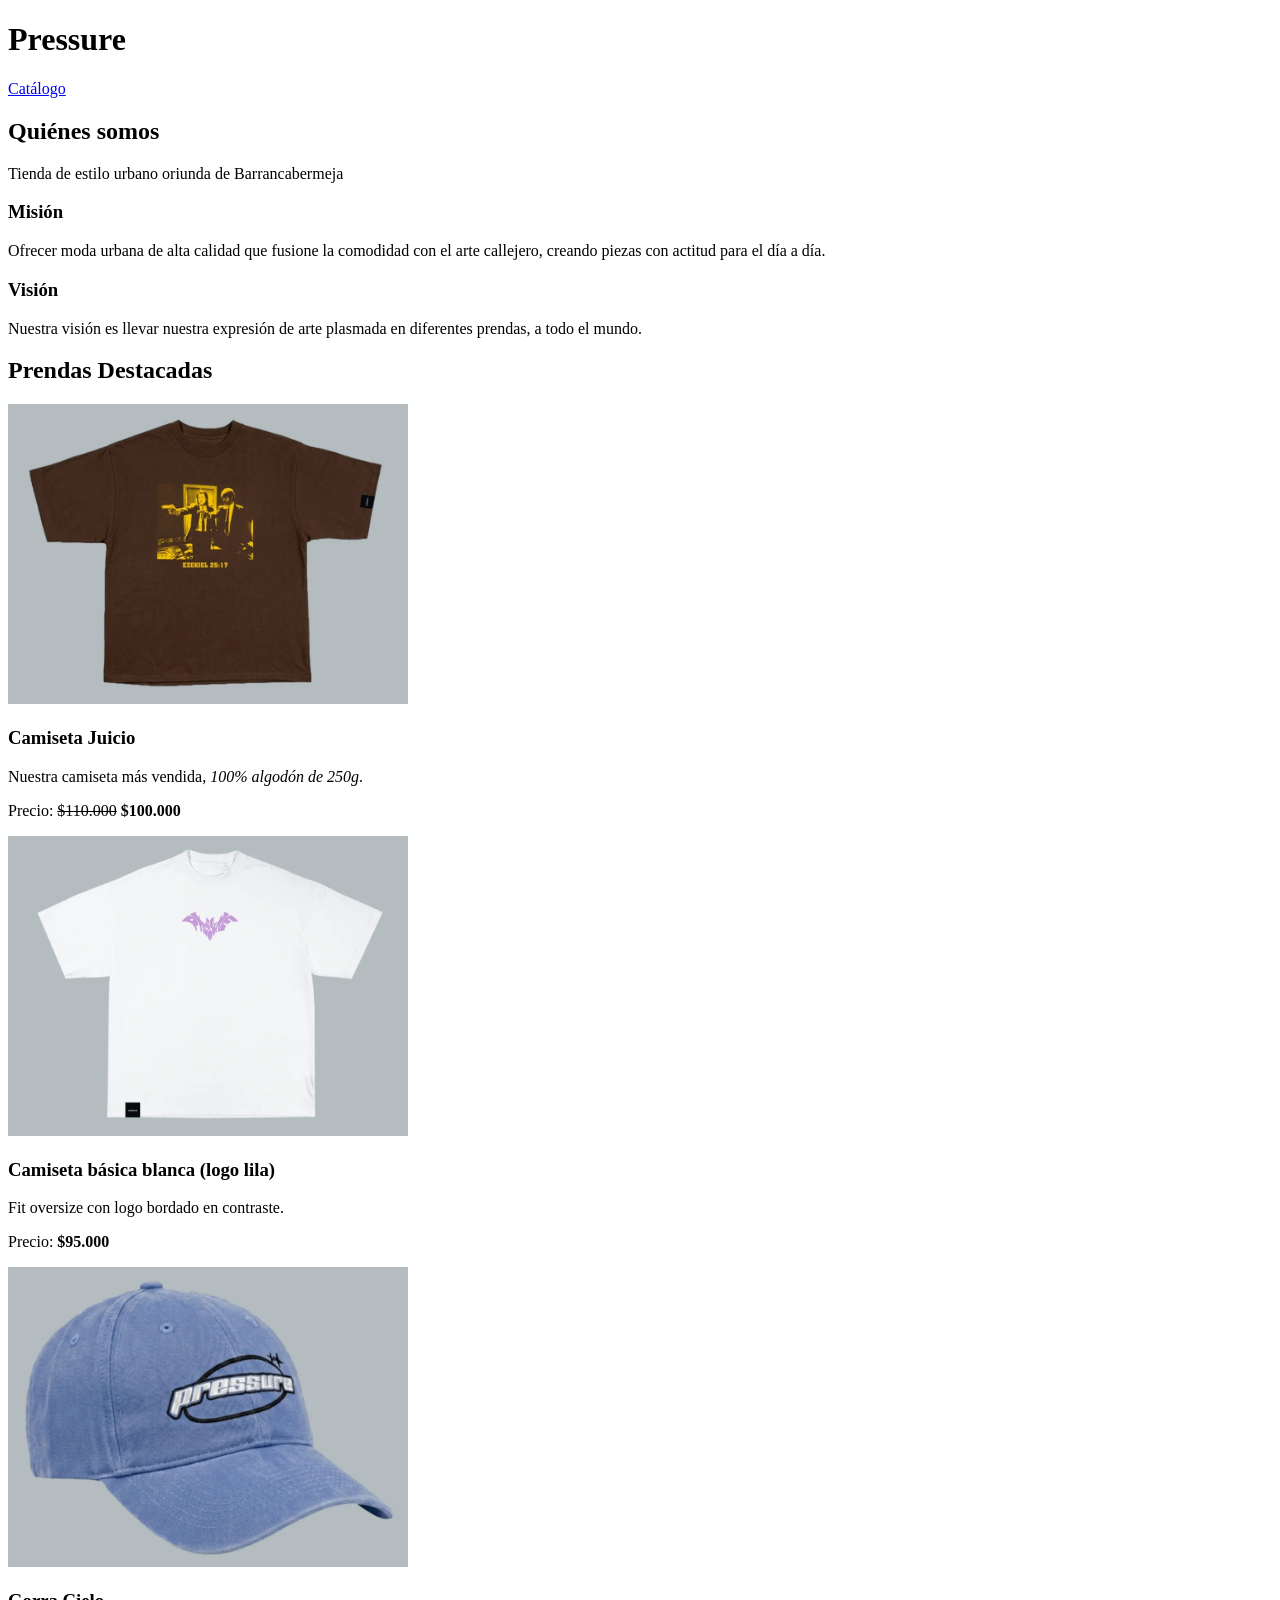
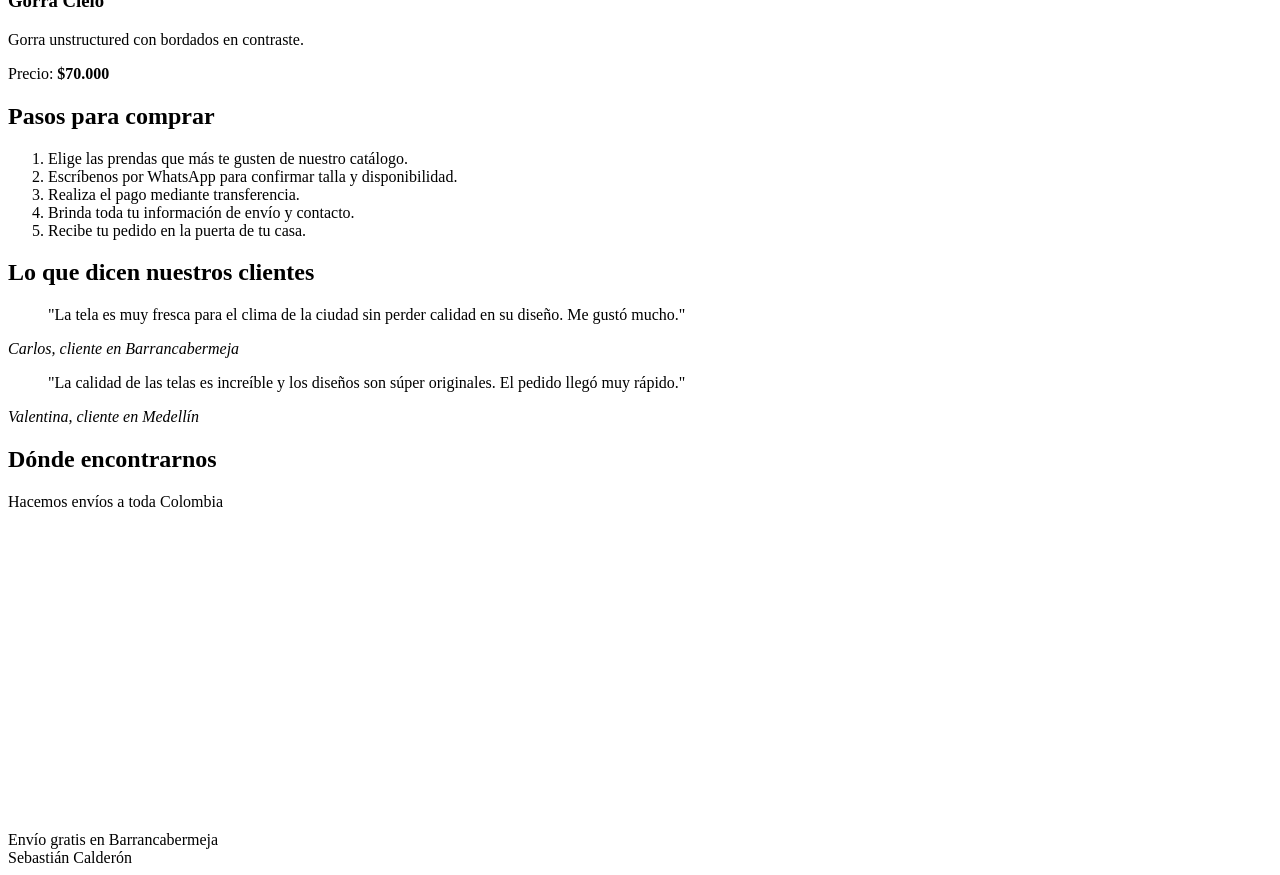
==== index.html @ 1b4edb96 "Etapa 2 en proceso: Estructura HTML de index y catálogo" ====
<!DOCTYPE html>
<html lang="es">
<head>
    <meta charset="UTF-8">
    <meta name="viewport" content="width=device-width, initial-scale=1.0">
    <title>Pressure</title>
    <meta name="description" content="Tienda de ropa Pressure. Tienda de estilo urbano oriunda de Barrancabermeja"></head>
<body>
   
    <header>
        <h1>Pressure</h1>
        <nav>
            <a href="../Catálogo.html">Catálogo</a>
        </nav>
    </header>

    <main>
        <section>
            <h2>Quiénes somos</h2>
                <p>Tienda de estilo urbano oriunda de Barrancabermeja</p>

            <article>
                <h3>Misión</h3>
                    <p>Ofrecer moda urbana de alta calidad que fusione la comodidad con el arte callejero, creando piezas con actitud para el día a día.</p>
            </article>

            <article>
                <h3>Visión</h3>
                    <p>Nuestra visión es llevar nuestra expresión de arte plasmada en diferentes prendas, a todo el mundo.</p>
            </article>
        </section>

        <section>
            <h2>Prendas Destacadas</h2>
            
            <article>
                <img src="Imágenes/Camiseta Juicio.jpg" alt="Fit oversize con estampado serigráfico en frente y espalda" width="400px" height="300px">
                <h3>Camiseta Juicio</h3>
                <p>Nuestra camiseta más vendida, <em>100% algodón de 250g</em>.</p>
                <p>Precio: <s>$110.000</s> <strong>$100.000</strong></p>
            </article>

            <article>
                <img src="Imágenes/Camiseta básica blanca (logo lila).jpg" alt="Camiseta básica blanca (logo lila)" width="400px" height="300px">
                <h3>Camiseta básica blanca (logo lila)</h3>
                <p>Fit oversize con logo bordado en contraste.</p>
                <p>Precio: <strong>$95.000</strong></p>
            </article>

            <article>
                <img src="Imágenes/Gorra Cielo.jpg" alt="Gorra Cielo" width="400px" height="300px">
                <h3>Gorra Cielo</h3>
                <p>Gorra unstructured con bordados en contraste.</p>
                <p>Precio: <strong>$70.000</strong></p>
            </article>
        </section>

        <section>
            <h2>Pasos para comprar</h2>
            <ol>
                <li>Elige las prendas que más te gusten de nuestro catálogo.</li>
                <li>Escríbenos por WhatsApp para confirmar talla y disponibilidad.</li>
                <li>Realiza el pago mediante transferencia.</li>
                <li>Brinda toda tu información de envío y contacto.</li>
                <li>Recibe tu pedido en la puerta de tu casa.</li>
            </ol>
        </section>

        <section>
            <h2>Lo que dicen nuestros clientes</h2>
            <blockquote>"La tela es muy fresca para el clima de la ciudad sin perder calidad en su diseño. Me gustó mucho."</blockquote>
            <cite>Carlos, cliente en Barrancabermeja</cite>
            <blockquote>"La calidad de las telas es increíble y los diseños son súper originales. El pedido llegó muy rápido."</blockquote>
            <cite>Valentina, cliente en Medellín</cite>
        </section>

        <section>
            <h2>Dónde encontrarnos</h2>
            <p>Hacemos envíos a toda Colombia</p>
            <iframe src="https://www.google.com/maps/embed?pb=!1m18!1m12!1m3!1d16277259.620023023!2d-83.33089475!3d4.6482837!2m3!1f0!2f0!3f0!3m2!1i1024!2i768!4f13.1!3m3!1m2!1s0x8e15a43aae1594a3%3A0x9a0d9a04eff2a340!2sColombia!5e0!3m2!1ses!2sco!4v1715000000000!5m2!1ses!2sco" width="50%" height="300" style="border:0;" allowfullscreen="" title="Mapa de Colombia"></iframe>
        </section>
        </main>
    
            
    <aside>Envío gratis en Barrancabermeja</aside>
    <footer>Sebastián Calderón</footer>


</body>
</html>
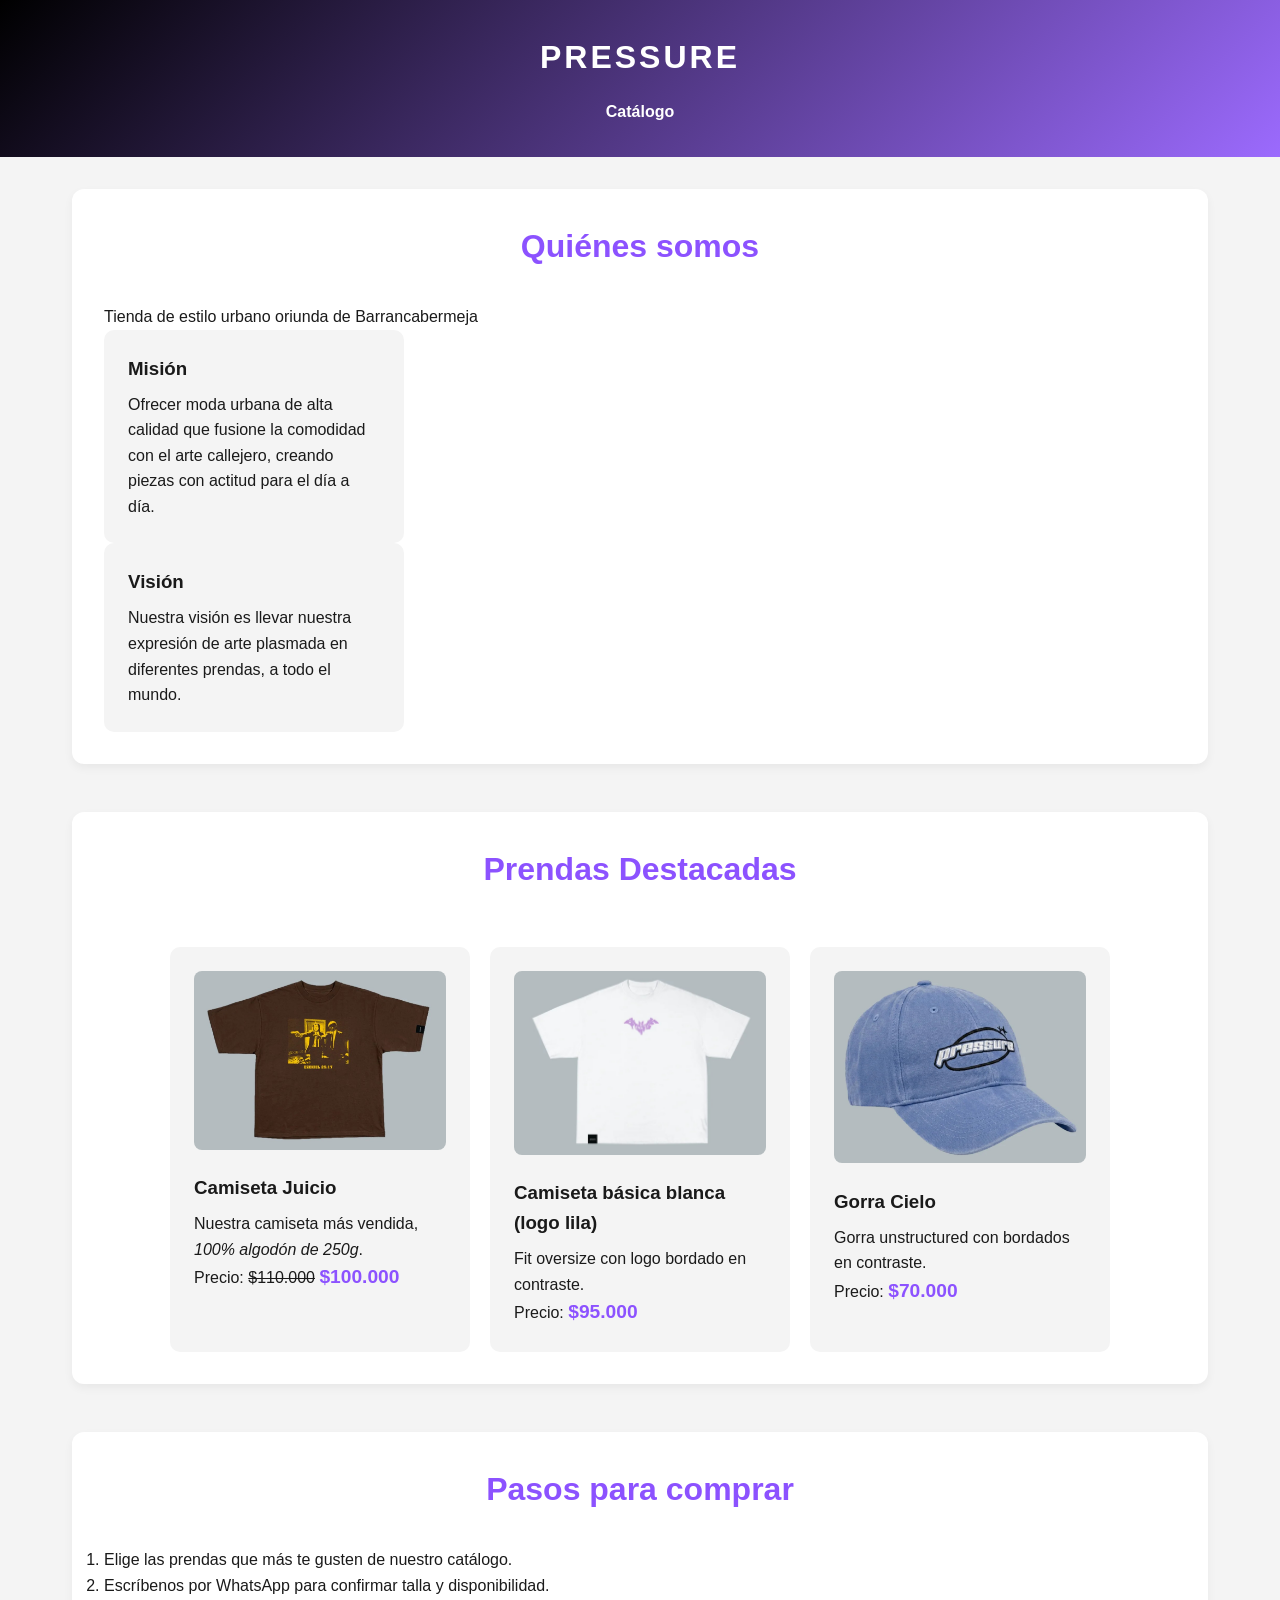
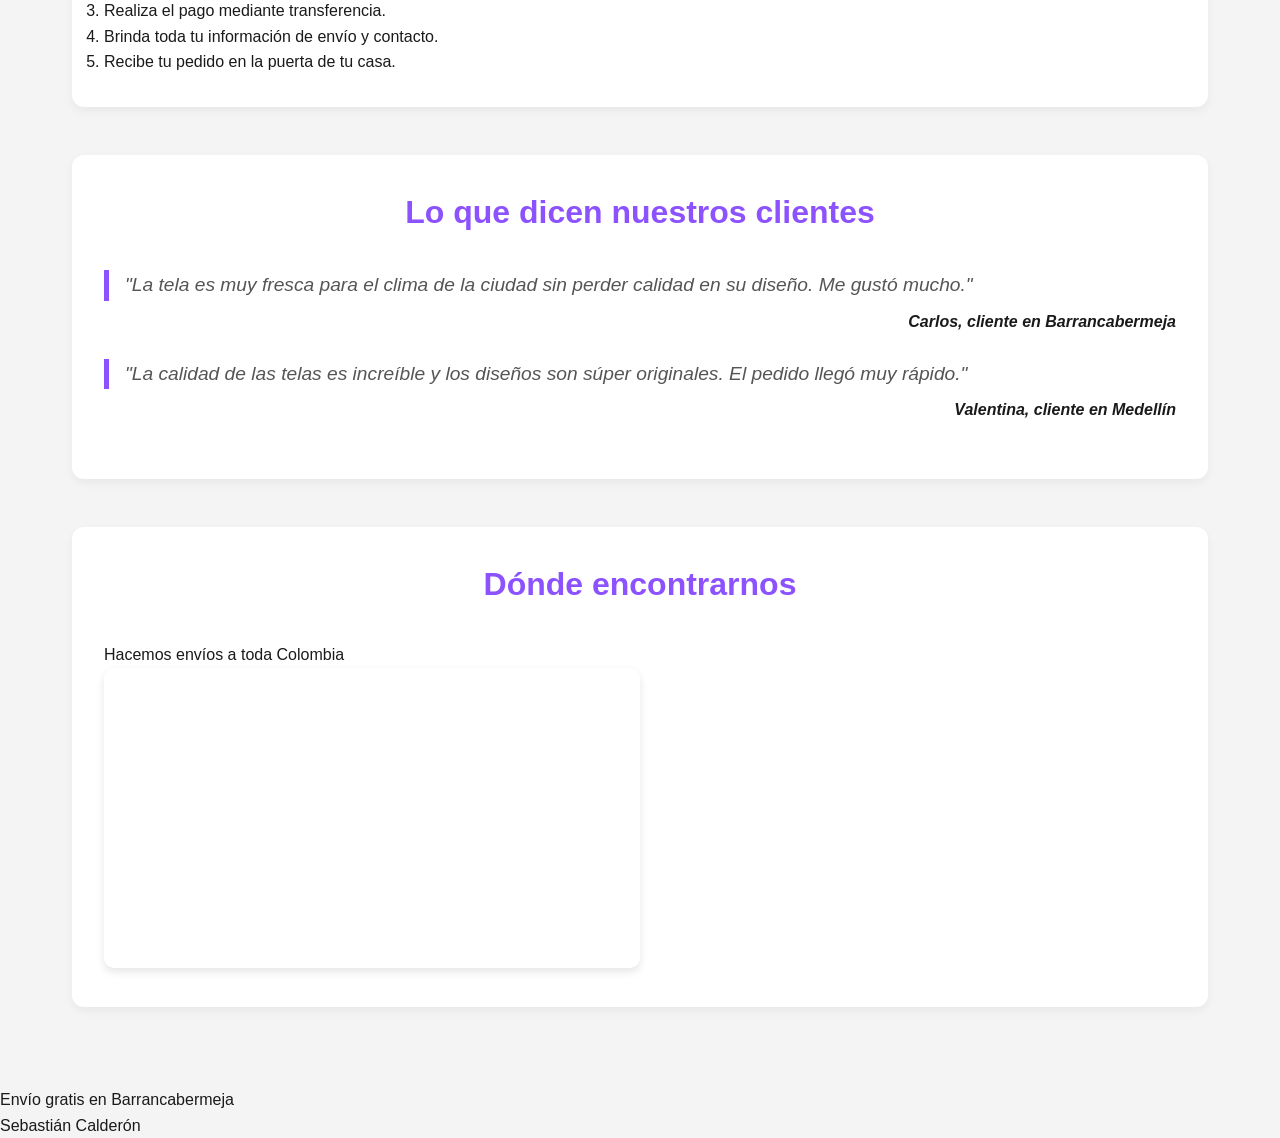
==== commit 532202d8: "CSS" ====
--- a/index.html
+++ b/index.html
@@ -5,6 +5,7 @@
     <meta name="viewport" content="width=device-width, initial-scale=1.0">
     <title>Pressure</title>
     <meta name="description" content="Tienda de ropa Pressure. Tienda de estilo urbano oriunda de Barrancabermeja"></head>
+    <link rel="stylesheet" href="CSS/style.css">
 <body>
    
     <header>
@@ -41,7 +42,7 @@
             </article>
 
             <article>
-                <img src="Imágenes/Camiseta básica blanca (logo lila).jpg" alt="Camiseta básica blanca (logo lila)" width="400px" height="300px">
+                <img src="Imágenes/Camiseta basica blanca (logo lila).jpg" alt="Camiseta básica blanca (logo lila)" width="400px" height="300px">
                 <h3>Camiseta básica blanca (logo lila)</h3>
                 <p>Fit oversize con logo bordado en contraste.</p>
                 <p>Precio: <strong>$95.000</strong></p>
--- a/CSS/style.css
+++ b/CSS/style.css
@@ -0,0 +1,134 @@
+:root {
+    --color-fondo: #f4f4f4; 
+    --color-texto: #1a1a1a; 
+    --color-principal: #000000;
+    --color-acento: #8c52ff; 
+    
+    --color-acento-alfa: rgba(140, 82, 255, 0.85);
+    
+    --fuente-base: 'Helvetica Neue', Arial, sans-serif;
+}
+
+* {
+    margin: 0;
+    padding: 0;
+    box-sizing: border-box;
+}
+
+body {
+    font-family: var(--fuente-base);
+    background-color: var(--color-fondo);
+    color: var(--color-texto);
+    line-height: 1.6;
+}
+
+
+header {
+    background: linear-gradient(135deg, var(--color-principal) 0%, var(--color-acento-alfa) 100%);
+    color: white;
+    padding: 2rem 0; 
+    text-align: center;
+}
+
+header h1 {
+    text-transform: uppercase;
+    letter-spacing: 3px;
+    margin-bottom: 0.5rem;
+}
+
+nav {
+    margin-top: 1rem;
+}
+
+nav a {
+    color: white;
+    text-decoration: none;
+    margin: 0 1rem;
+    font-weight: bold;
+}
+
+nav a:hover {
+    color: #cccccc;
+}
+
+main {
+    max-width: 1200px;
+    margin: 0 auto;
+    padding: 2rem;
+}
+
+section {
+    background-color: white;
+    margin-bottom: 3rem;
+    padding: 2rem;
+    border-radius: 12px;
+    box-shadow: 0 4px 10px rgba(0, 0, 0, 0.05);
+}
+
+section h2 {
+    color: var(--color-acento);
+    text-align: center;
+    margin-bottom: 2rem;
+    font-size: 2rem;
+}
+
+main section:nth-of-type(2) {
+    display: flex;
+    flex-wrap: wrap;
+    justify-content: center;
+    gap: 20px;
+}
+
+main section:nth-of-type(2) h2 {
+    width: 100%;
+}
+
+article {
+    background-color: var(--color-fondo);
+    padding: 1.5rem;
+    border-radius: 10px;
+    width: 300px;
+    transition: transform 0.3s ease, box-shadow 0.3s ease;
+}
+
+article:hover {
+    transform: translateY(-10px);
+    box-shadow: 0 10px 20px rgba(0, 0, 0, 0.15);
+}
+
+article img {
+    max-width: 100%; 
+    height: auto;
+    border-radius: 8px;
+    margin-bottom: 1rem;
+}
+
+article h3 {
+    margin-bottom: 0.5rem;
+}
+
+article strong {
+    color: var(--color-acento);
+    font-size: 1.2rem;
+}
+
+blockquote {
+    font-style: italic;
+    font-size: 1.2rem;
+    border-left: 5px solid var(--color-acento);
+    padding-left: 1rem;
+    margin: 1.5rem 0 0.5rem 0;
+    color: #555;
+}
+
+cite {
+    font-weight: bold;
+    display: block;
+    margin-bottom: 1.5rem;
+    text-align: right;
+}
+
+iframe {
+    border-radius: 10px;
+    box-shadow: 0 4px 8px rgba(0,0,0,0.1);
+}
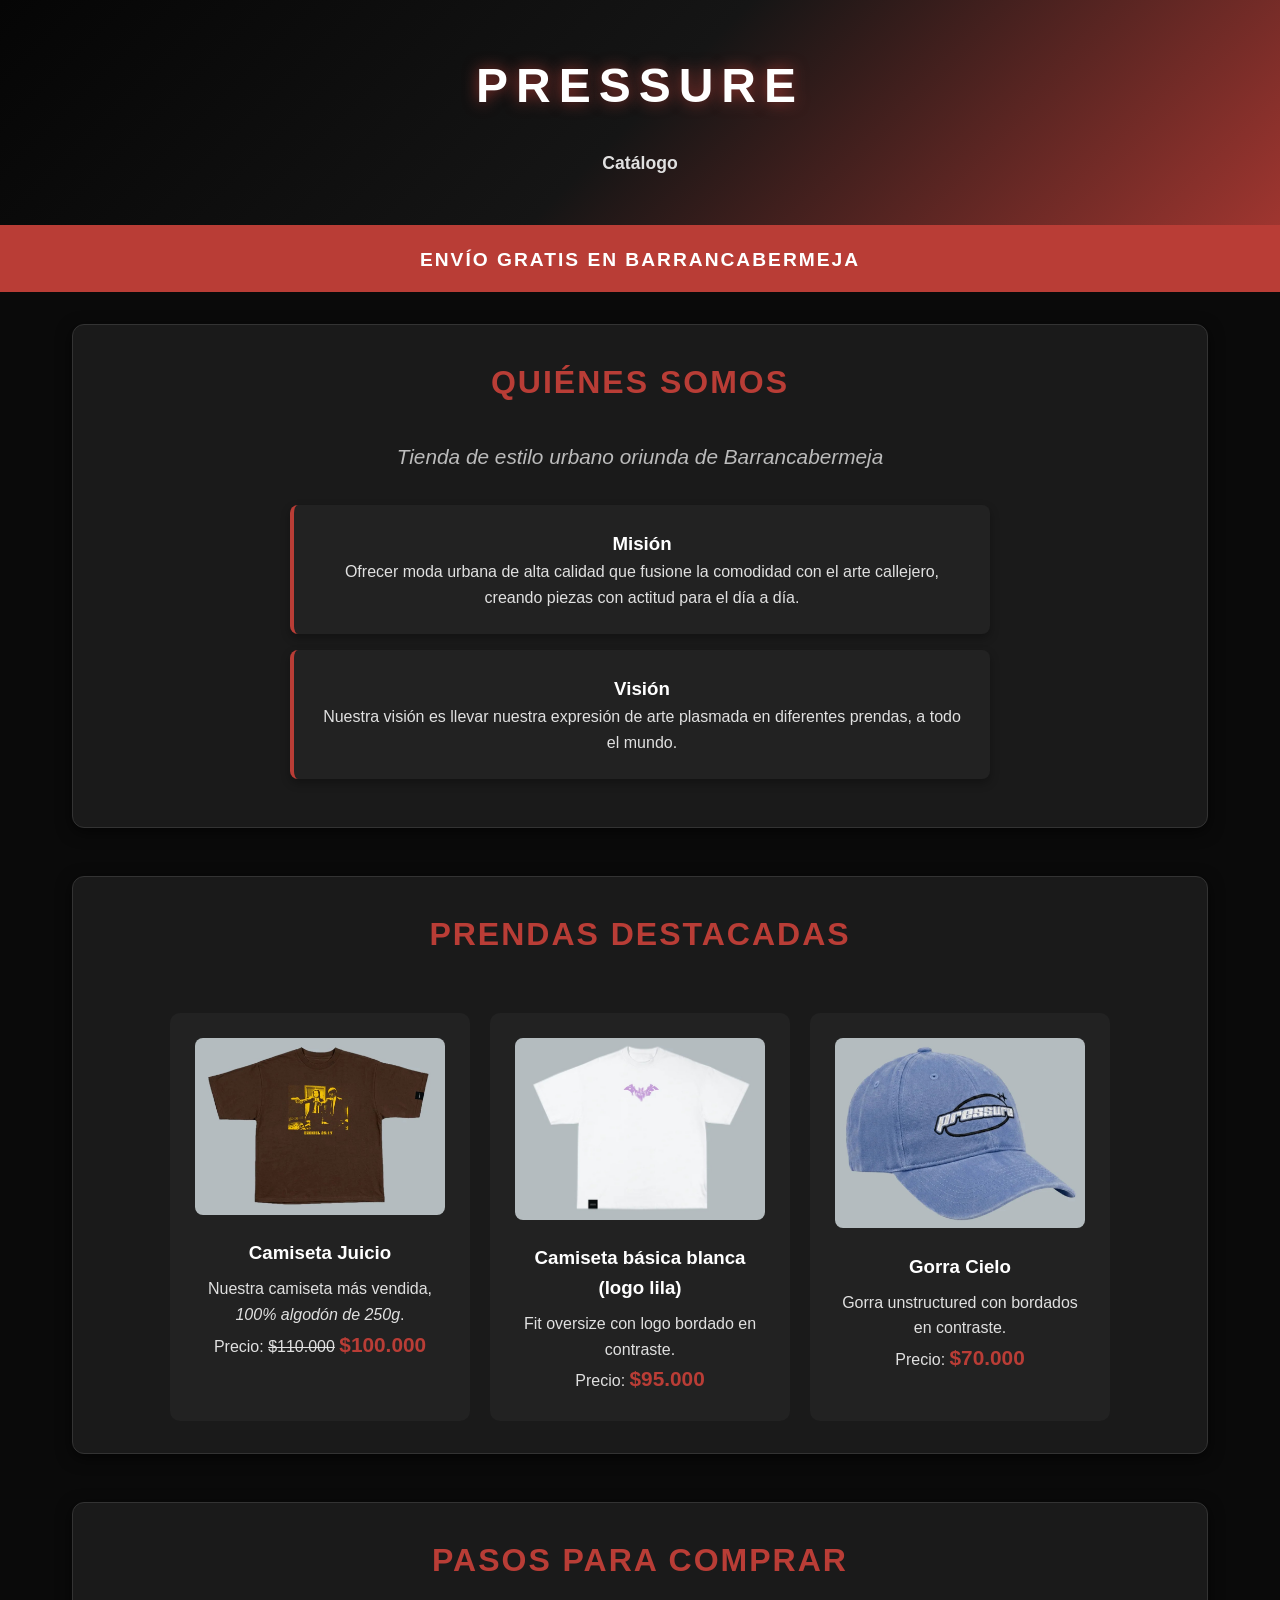
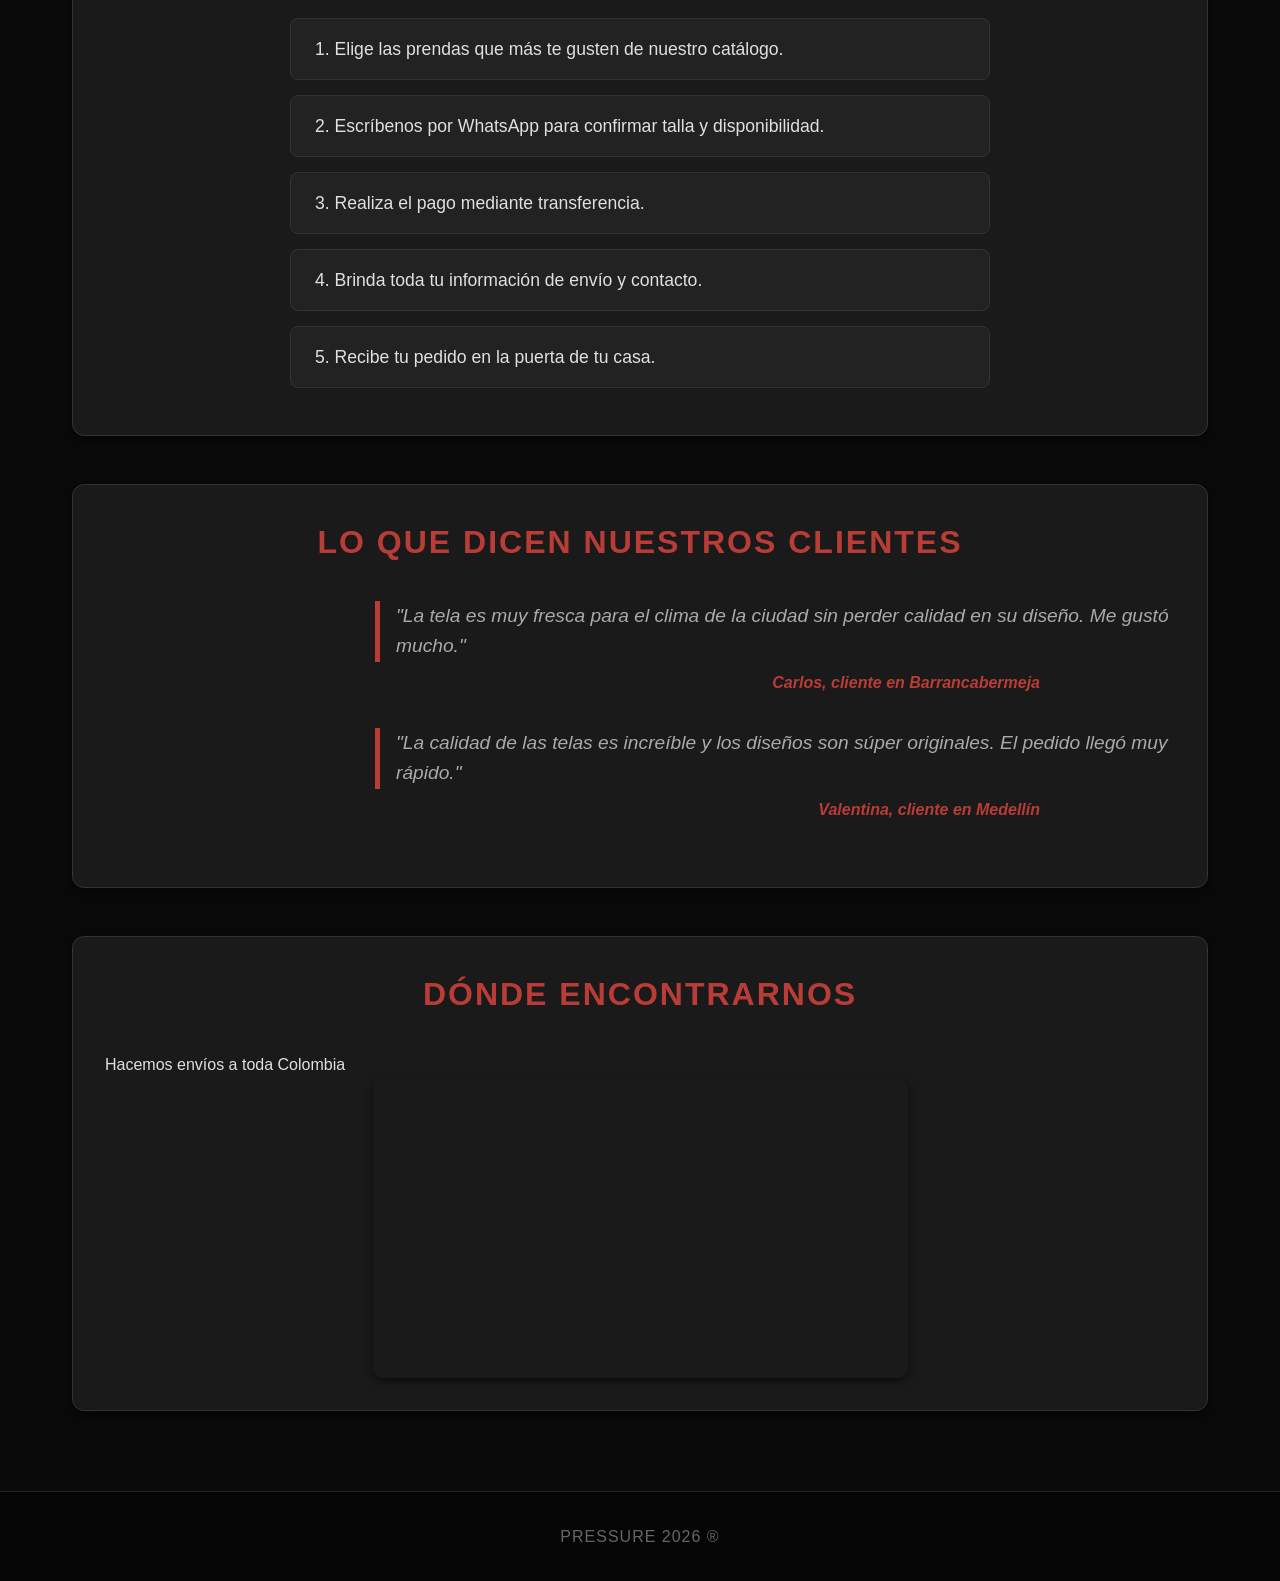
==== commit ec98277d: "Cambios estéticos en la página y correciones de aside y footer" ====
--- a/index.html
+++ b/index.html
@@ -11,9 +11,11 @@
     <header>
         <h1>Pressure</h1>
         <nav>
-            <a href="../Catálogo.html">Catálogo</a>
+            <a href="Catálogo.html">Catálogo</a>
         </nav>
     </header>
+
+    <aside>Envío gratis en Barrancabermeja</aside>
 
     <main>
         <section>
@@ -82,9 +84,7 @@
         </section>
         </main>
     
-            
-    <aside>Envío gratis en Barrancabermeja</aside>
-    <footer>Sebastián Calderón</footer>
+    <footer>PRESSURE 2026 ®</footer>
 
 
 </body>
--- a/CSS/style.css
+++ b/CSS/style.css
@@ -1,10 +1,11 @@
 :root {
-    --color-fondo: #f4f4f4; 
-    --color-texto: #1a1a1a; 
-    --color-principal: #000000;
-    --color-acento: #8c52ff; 
+    --color-fondo: #0a0a0a;
+    --color-seccion: #1a1a1a;
+    --color-texto: #e0e0e0; 
+    --color-titulos: #ffffff;
+    --color-acento: #b93d36; 
     
-    --color-acento-alfa: rgba(140, 82, 255, 0.85);
+    --color-acento-alfa: rgba(185, 61, 54, 0.85);
     
     --fuente-base: 'Helvetica Neue', Arial, sans-serif;
 }
@@ -20,49 +21,61 @@
     background-color: var(--color-fondo);
     color: var(--color-texto);
     line-height: 1.6;
-}
-
+    display: flex;
+    flex-direction: column;
+    min-height: 100vh;
+}
 
 header {
-    background: linear-gradient(135deg, var(--color-principal) 0%, var(--color-acento-alfa) 100%);
+    background: linear-gradient(135deg, #050505 0%, #151515 50%, var(--color-acento-alfa) 100%);
     color: white;
-    padding: 2rem 0; 
-    text-align: center;
+    padding: 3rem 0; 
+    text-align: center;
+    border-bottom: 4px solid var(--color-acento);
+    box-shadow: 0 4px 20px rgba(0, 0, 0, 0.8);    
 }
 
 header h1 {
     text-transform: uppercase;
-    letter-spacing: 3px;
+    letter-spacing: 8px;
     margin-bottom: 0.5rem;
+    color: var(--color-titulos);
+    font-size: 3rem;
+    text-shadow: 0px 0px 15px rgba(185, 61, 54, 0.8);
 }
 
 nav {
-    margin-top: 1rem;
+    margin-top: 1.5rem;
 }
 
 nav a {
-    color: white;
+    color: var(--color-texto);
     text-decoration: none;
     margin: 0 1rem;
     font-weight: bold;
+    font-size: 1.1rem;
+    transition: color 0.3s ease, text-shadow 0.3s ease;
 }
 
 nav a:hover {
-    color: #cccccc;
+    color: var(--color-acento);
+    text-shadow: 0px 0px 8px rgba(185, 61, 54, 0.5);
 }
 
 main {
     max-width: 1200px;
     margin: 0 auto;
     padding: 2rem;
+    flex: 1;
 }
 
 section {
-    background-color: white;
+    background-color: var(--color-seccion);
     margin-bottom: 3rem;
     padding: 2rem;
     border-radius: 12px;
-    box-shadow: 0 4px 10px rgba(0, 0, 0, 0.05);
+    box-shadow: 0 4px 15px rgba(0, 0, 0, 0.6);
+    border: 1px solid #333333;   
 }
 
 section h2 {
@@ -70,6 +83,33 @@
     text-align: center;
     margin-bottom: 2rem;
     font-size: 2rem;
+    text-transform: uppercase;
+    letter-spacing: 2px;
+}
+
+section h3 {
+    color: var(--color-titulos);
+}
+
+main section:first-of-type {
+    text-align: center;
+}
+
+main section:first-of-type > p {
+    font-size: 1.3rem;
+    color: #bbbbbb;
+    font-style: italic;
+    margin-bottom: 2rem;
+}
+
+main section:first-of-type article {
+    background-color: #222222;
+    padding: 1.5rem;
+    border-radius: 8px;
+    margin: 1rem auto;
+    max-width: 700px;
+    border-left: 4px solid var(--color-acento);
+    box-shadow: 0 4px 10px rgba(0,0,0,0.3);
 }
 
 main section:nth-of-type(2) {
@@ -83,33 +123,58 @@
     width: 100%;
 }
 
-article {
-    background-color: var(--color-fondo);
+main section:nth-of-type(2) article {
+    background-color: #222222;
     padding: 1.5rem;
     border-radius: 10px;
     width: 300px;
-    transition: transform 0.3s ease, box-shadow 0.3s ease;
-}
-
-article:hover {
+    text-align: center;
+    transition: transform 0.3s ease, box-shadow 0.3s ease, border-color 0.3s ease;
+    border: 1px solid transparent;
+}
+
+main section:nth-of-type(2) article:hover {
     transform: translateY(-10px);
-    box-shadow: 0 10px 20px rgba(0, 0, 0, 0.15);
-}
-
-article img {
+    box-shadow: 0 10px 20px rgba(185, 61, 54, 0.25); 
+    border-color: var(--color-acento);
+}
+
+main section:nth-of-type(2) article img {
     max-width: 100%; 
     height: auto;
     border-radius: 8px;
     margin-bottom: 1rem;
 }
 
-article h3 {
+main section:nth-of-type(2) article h3 {
     margin-bottom: 0.5rem;
 }
 
-article strong {
+main section:nth-of-type(2) article strong {
     color: var(--color-acento);
-    font-size: 1.2rem;
+    font-size: 1.3rem;
+}
+
+main section:nth-of-type(3) ol {
+    list-style-position: inside;
+    max-width: 700px;
+    margin: 0 auto;
+}
+
+main section:nth-of-type(3) ol li {
+    background-color: #222222;
+    margin-bottom: 15px;
+    padding: 1rem 1.5rem;
+    border-radius: 8px;
+    color: var(--color-texto);
+    font-size: 1.1rem;
+    border: 1px solid #333333;
+    transition: transform 0.3s ease, border-color 0.3s ease;
+}
+
+main section:nth-of-type(3) ol li:hover {
+    transform: translateX(10px);
+    border-color: var(--color-acento);
 }
 
 blockquote {
@@ -117,18 +182,212 @@
     font-size: 1.2rem;
     border-left: 5px solid var(--color-acento);
     padding-left: 1rem;
-    margin: 1.5rem 0 0.5rem 0;
-    color: #555;
+    margin: 1.5rem 0 0.5rem auto;
+    color: #aaaaaa;
+    max-width: 800px;
 }
 
 cite {
     font-weight: bold;
     display: block;
-    margin-bottom: 1.5rem;
+    margin-bottom: 2rem;
     text-align: right;
+    color: var(--color-acento);
+    max-width: 800px;
+    margin-left: auto;
+    margin-right: auto;
 }
 
 iframe {
     border-radius: 10px;
-    box-shadow: 0 4px 8px rgba(0,0,0,0.1);
+    box-shadow: 0 4px 8px rgba(0,0,0,0.5);
+    display: block;
+    margin: 0 auto;
+}
+
+table {
+    width:100%;
+    border-collapse: collapse;
+    margin-top: 1rem;
+    background-color: #222222;
+    color: var(--color-texto);
+    border-radius: 8px;
+}
+
+th, td {
+    padding: 1rem;
+    border: 1px solid #444444;
+
+}
+
+th {
+    background-color: var(--color-acento);
+    color: var(--color-titulos);
+    text-transform: uppercase;
+    text-align: center;
+    letter-spacing: 1px;
+}
+
+tbody tr:hover {
+    background-color: #333333;
+}
+
+td img {
+    border-radius: 5px;
+    display: block;
+    margin: 0 auto;
+    box-shadow: 0 2px 5px rgba(0,0,0,0.5);
+    transition: transform 0.3s ease;
+    position: relative;
+}
+
+td img:hover {
+    transform: scale(2);
+    z-index: 100;
+    box-shadow: 0 10px 20px rgba(0,0,0,0.8);
+}
+
+form {
+    display: flex;
+    flex-direction: column;
+    gap: 1.5rem;
+    max-width: 600px;
+    margin: 0 auto;
+}
+
+label {
+    font-weight: bold;
+    color: var(--color-titulos);
+}
+
+input, textarea {
+    width: 100%;
+    padding: 12px;
+    margin-top: 5px;
+    background-color: #333333;
+    color: var(--color-titulos);
+    border: 1px solid #555555;
+    border-radius: 5px;
+    font-family: var(--fuente-base);
+    transition: border-color 0.3s ease, box-shadow 0.3s ease;
+}
+
+input:focus, textarea:focus {
+    outline: none;
+    border-color: var(--color-acento);
+    box-shadow: 0 0 8px rgba(185, 61, 54, 0.6);
+}
+
+button {
+    background-color: var(--color-acento);
+    color: white;
+    padding: 1rem;
+    border: none;
+    border-radius: 5px;
+    font-size: 1.1rem;
+    font-weight: bold;
+    text-transform: uppercase;
+    cursor: pointer;
+    transition: background-color 0.3s ease, transform 0.2s ease, box-shadow 0.2s ease;
+}
+
+button:hover {
+    background-color: #9c332d;
+    transform: scale(1.02);
+    box-shadow: 0 5px 15px rgba(185, 61, 54, 0.4);
+}
+
+section ul {
+    list-style: none;
+    display: flex;
+    justify-content: center;
+    gap: 20px;
+    margin-top: 1.5rem;
+}
+
+section ul li a {
+    color: var(--color-texto);
+    text-decoration: none;
+    background-color: #222222;
+    padding: 12px 25px;
+    border-radius: 30px;
+    font-weight: bold;
+    border: 1px solid #444444;
+    transition: all 0.3s ease;
+    display: inline-block;
+}
+
+section ul li a:hover {
+    background-color: var(--color-texto);
+    color: #ffffff;
+    border-color: var(--color-acento);
+    transform: translateY(-5px);
+    box-shadow: 0 px 15px rgba(185, 61, 54, 0.4)
+}
+
+aside {
+    background-color: var(--color-acento);
+    color: white;
+    text-align: center;
+    padding: 1rem;
+    font-weight: bold;
+    text-transform: uppercase;
+    letter-spacing: 2px;
+    font-size: 1.2rem;
+    box-shadow: o -4px 10px rgba(0,0,0,0.5);
+    animation: pulso 2s infinite;
+}
+
+@keyframes pulso {
+    0% { background-color: var(--color-acento); }
+    50% { background-color: #9c332d; }
+    100% { background-color: var(--color-acento); }
+}
+
+footer {
+    background-color: #050505;
+    color: #666666;
+    text-align: center;
+    padding: 2rem;
+    border-top: 1px solid #222;
+    font-size: 0.9 rem;
+    letter-spacing: 1px;
+}
+
+@media (max-width: 768px) {
+    header h1 {
+        font-size: 2rem;
+        letter-spacing: 4px;
+    }
+
+nav a {
+        display: block;
+        margin: 15px 0;
+    }
+
+main {
+    padding: 1rem;
+}
+
+section {
+    padding: 1.5rem;
+}
+
+section {
+    overflow-x: auto; 
+}
+
+section {
+        overflow-x: auto; 
+    }
+
+section ul {
+        flex-direction: column;
+        align-items: center;
+    }
+    
+aside {
+        font-size: 1rem;
+        padding: 0.8rem;
+    }    
 }
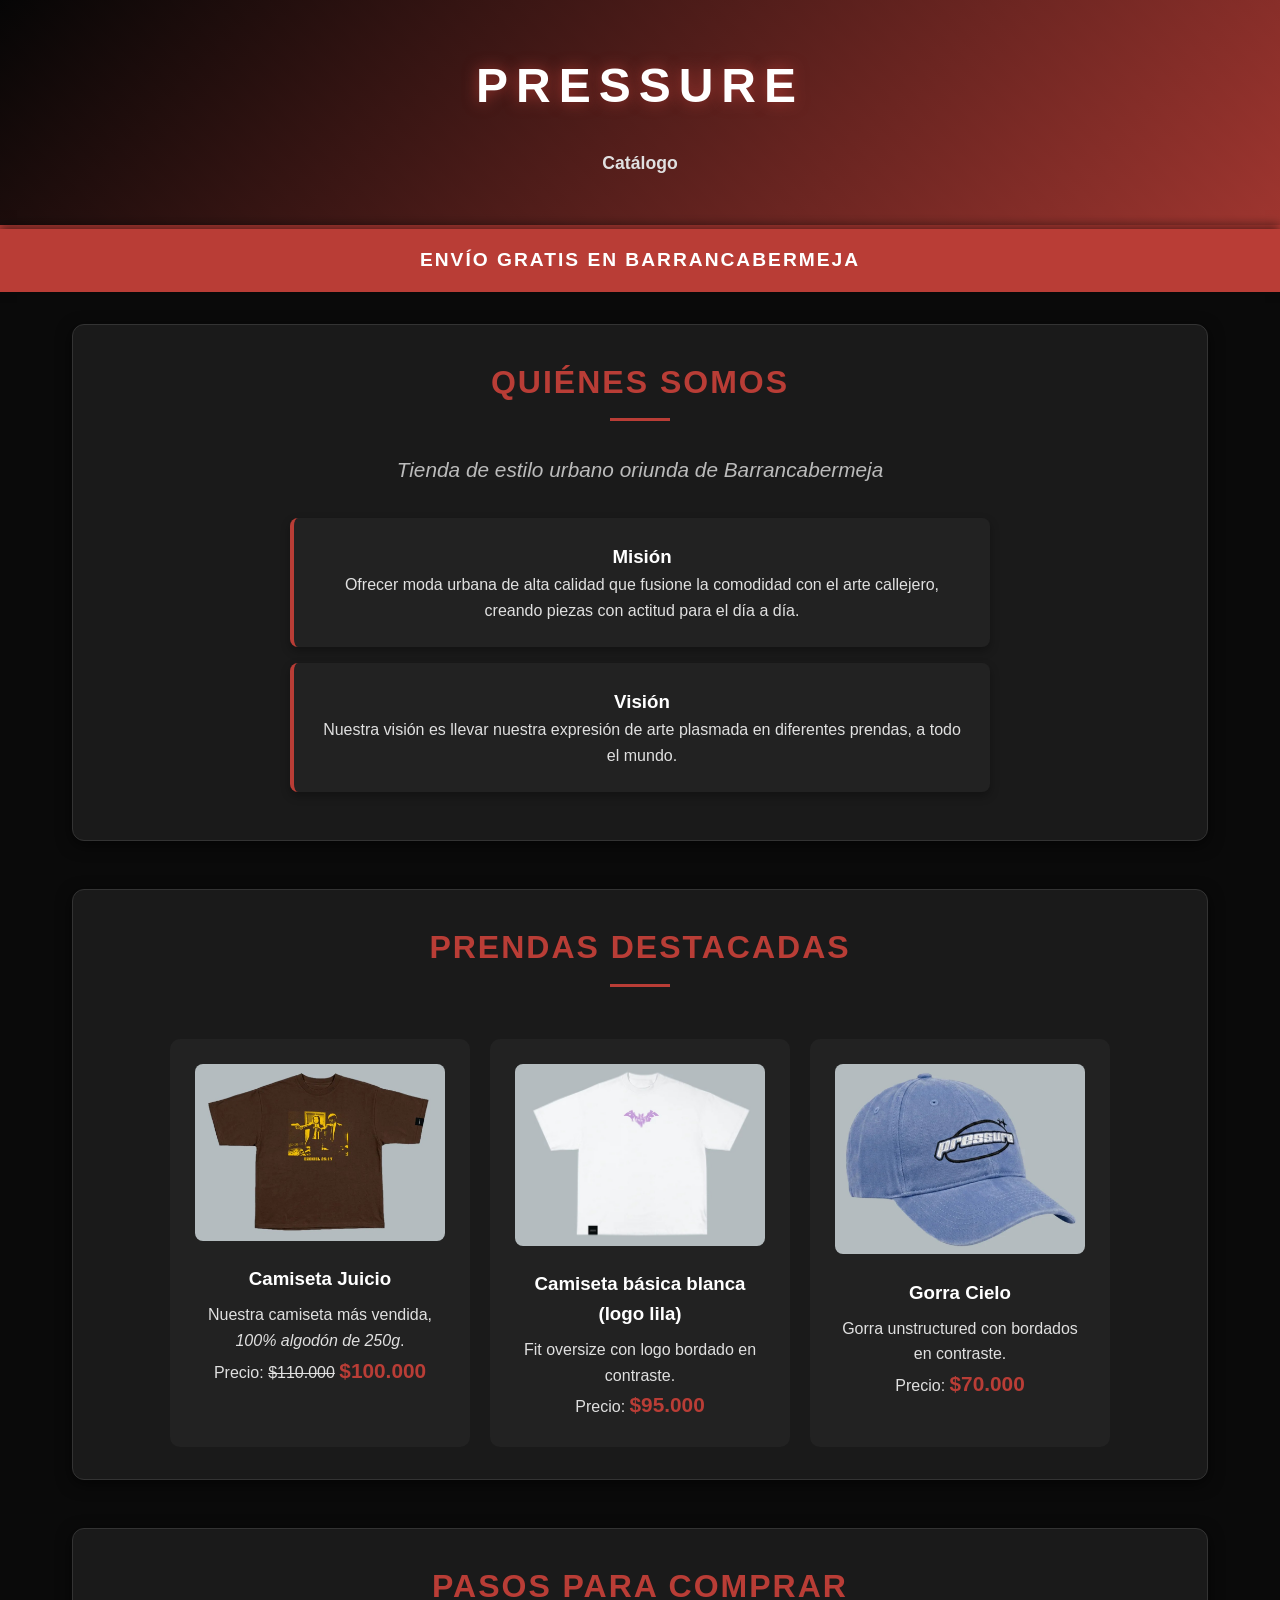
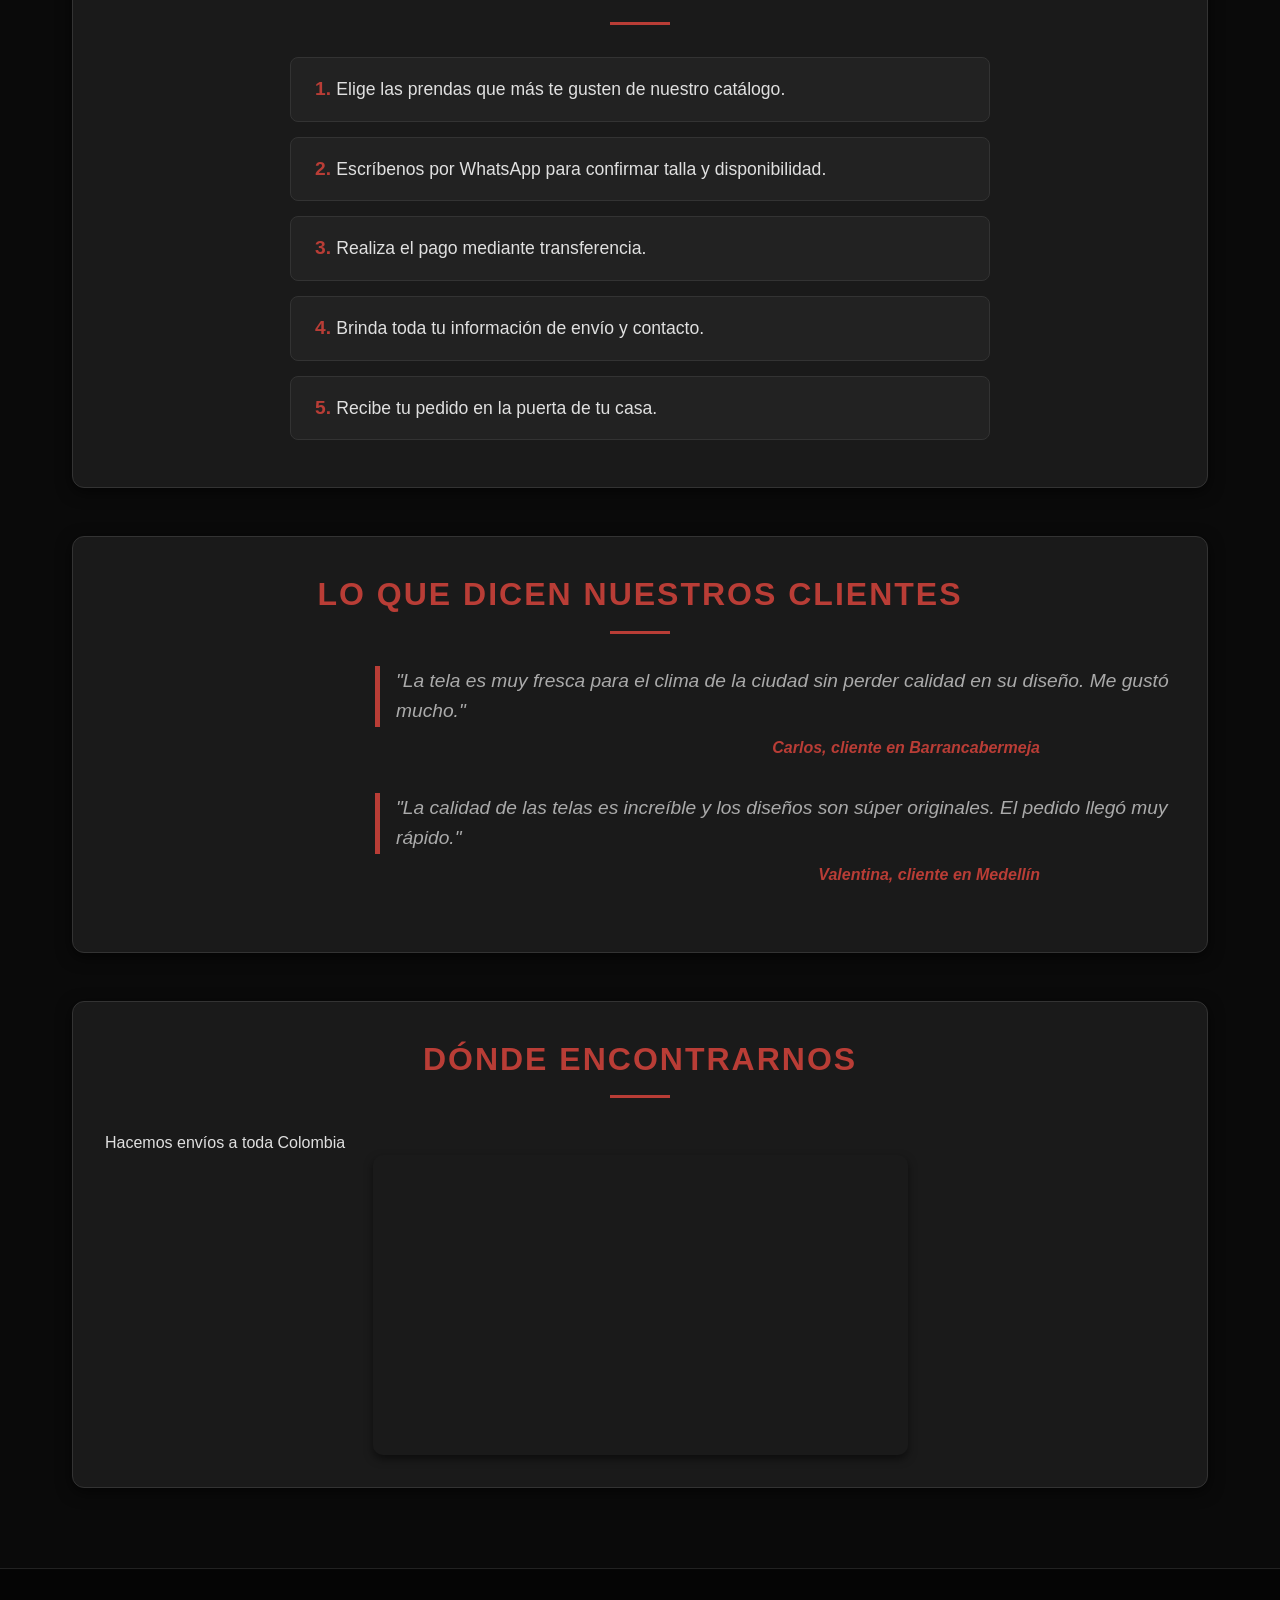
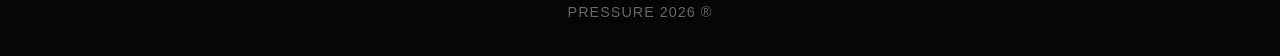
==== commit 0bf44b25: "Arreglos, conflictos, rúbrica" ====
--- a/index.html
+++ b/index.html
@@ -36,23 +36,23 @@
         <section>
             <h2>Prendas Destacadas</h2>
             
-            <article>
-                <img src="Imágenes/Camiseta Juicio.jpg" alt="Fit oversize con estampado serigráfico en frente y espalda" width="400px" height="300px">
-                <h3>Camiseta Juicio</h3>
+            <article class="tarjeta-prenda">
+                <img class="tarjeta-prenda__imagen" src="Imágenes/Camiseta Juicio.jpg" alt="Fit oversize con estampado serigráfico en frente y espalda" width="400" height="300">
+                <h3 class="tarjeta-prenda__titulo">Camiseta Juicio</h3>
                 <p>Nuestra camiseta más vendida, <em>100% algodón de 250g</em>.</p>
                 <p>Precio: <s>$110.000</s> <strong>$100.000</strong></p>
             </article>
 
-            <article>
-                <img src="Imágenes/Camiseta basica blanca (logo lila).jpg" alt="Camiseta básica blanca (logo lila)" width="400px" height="300px">
-                <h3>Camiseta básica blanca (logo lila)</h3>
+            <article class="tarjeta-prenda">
+                <img class="tarjeta-prenda__imagen" src="Imágenes/Camiseta basica blanca (logo lila).jpg" alt="Camiseta básica blanca (logo lila)" width="400" height="300">
+                <h3 class="tarjeta-prenda__titulo">Camiseta básica blanca (logo lila)</h3>
                 <p>Fit oversize con logo bordado en contraste.</p>
                 <p>Precio: <strong>$95.000</strong></p>
             </article>
 
-            <article>
-                <img src="Imágenes/Gorra Cielo.jpg" alt="Gorra Cielo" width="400px" height="300px">
-                <h3>Gorra Cielo</h3>
+            <article class="tarjeta-prenda">
+                <img class="tarjeta-prenda__imagen" src="Imágenes/Gorra Cielo.jpg" alt="Gorra Cielo" width="400" height="300">
+                <h3 class="tarjeta-prenda__titulo">Gorra Cielo</h3>
                 <p>Gorra unstructured con bordados en contraste.</p>
                 <p>Precio: <strong>$70.000</strong></p>
             </article>
--- a/CSS/style.css
+++ b/CSS/style.css
@@ -16,6 +16,7 @@
     box-sizing: border-box;
 }
 
+/* Conflicto 1: gana body por tener etiqueta contra el * */
 body {
     font-family: var(--fuente-base);
     background-color: var(--color-fondo);
@@ -24,10 +25,12 @@
     display: flex;
     flex-direction: column;
     min-height: 100vh;
+    overflow-wrap: break-word;
 }
 
 header {
-    background: linear-gradient(135deg, #050505 0%, #151515 50%, var(--color-acento-alfa) 100%);
+    background: linear-gradient(135deg, rgba(5,5,5,0.9) 0%, var(--color-acento-alfa) 100%), 
+                repeating-linear-gradient(45deg, transparent, transparent 10px, rgba(0,0,0,0.2) 10px, rgba(0,0,0,0.2) 20px);
     color: white;
     padding: 3rem 0; 
     text-align: center;
@@ -62,11 +65,21 @@
     text-shadow: 0px 0px 8px rgba(185, 61, 54, 0.5);
 }
 
+nav a:focus-visible {
+    outline: 2px dashed var(--color-acento);
+    outline-offset: 4px;
+}
+
 main {
     max-width: 1200px;
     margin: 0 auto;
     padding: 2rem;
     flex: 1;
+}
+
+section:target {
+    border-color: var(--color-acento);
+    box-shadow: 0 0 20px rgba(185, 61, 54, 0.4);
 }
 
 section {
@@ -78,6 +91,9 @@
     border: 1px solid #333333;   
 }
 
+/* Conflicto 2: gana section h2 por especificidad contra h2 general */
+h2 { color: #888888; }
+
 section h2 {
     color: var(--color-acento);
     text-align: center;
@@ -85,6 +101,16 @@
     font-size: 2rem;
     text-transform: uppercase;
     letter-spacing: 2px;
+    position: relative;
+}
+
+section h2::after {
+    content: "";
+    display: block;
+    width: 60px;
+    height: 3px;
+    background-color: var(--color-acento);
+    margin: 10px auto 0 auto;
 }
 
 section h3 {
@@ -123,8 +149,11 @@
     width: 100%;
 }
 
-main section:nth-of-type(2) article {
-    background-color: #222222;
+/* Conflicto 3 por Orden */
+.tarjeta-prenda { background-color: #555555; } /* Pierde por estar arriba */
+.tarjeta-prenda { background-color: #222222; } /* Gana por orden cascada */
+
+.tarjeta-prenda {
     padding: 1.5rem;
     border-radius: 10px;
     width: 300px;
@@ -133,24 +162,22 @@
     border: 1px solid transparent;
 }
 
-main section:nth-of-type(2) article:hover {
+.tarjeta-prenda:hover {
     transform: translateY(-10px);
     box-shadow: 0 10px 20px rgba(185, 61, 54, 0.25); 
     border-color: var(--color-acento);
 }
 
-main section:nth-of-type(2) article img {
+.tarjeta-prenda__imagen {
     max-width: 100%; 
     height: auto;
     border-radius: 8px;
     margin-bottom: 1rem;
 }
 
-main section:nth-of-type(2) article h3 {
-    margin-bottom: 0.5rem;
-}
-
-main section:nth-of-type(2) article strong {
+.tarjeta-prenda__titulo { margin-bottom: 0.5rem; }
+
+.tarjeta-prenda strong {
     color: var(--color-acento);
     font-size: 1.3rem;
 }
@@ -159,6 +186,12 @@
     list-style-position: inside;
     max-width: 700px;
     margin: 0 auto;
+}
+
+main section:nth-of-type(3) ol li::marker {
+    color: var(--color-acento);
+    font-weight: bold;
+    font-size: 1.2rem;
 }
 
 main section:nth-of-type(3) ol li {
@@ -260,8 +293,7 @@
     color: var(--color-titulos);
 }
 
-input, textarea {
-    width: 100%;
+input[type="text"], input[type="email"], input[type="tel"], textarea {    width: 100%;
     padding: 12px;
     margin-top: 5px;
     background-color: #333333;
@@ -318,11 +350,11 @@
 }
 
 section ul li a:hover {
-    background-color: var(--color-texto);
+    background-color: var(--color-acento);
     color: #ffffff;
     border-color: var(--color-acento);
     transform: translateY(-5px);
-    box-shadow: 0 px 15px rgba(185, 61, 54, 0.4)
+    box-shadow: 0 5px 15px rgba(185, 61, 54, 0.4)
 }
 
 aside {
@@ -334,7 +366,7 @@
     text-transform: uppercase;
     letter-spacing: 2px;
     font-size: 1.2rem;
-    box-shadow: o -4px 10px rgba(0,0,0,0.5);
+    box-shadow: 0 -4px 10px rgba(0,0,0,0.5);
     animation: pulso 2s infinite;
 }
 
@@ -350,7 +382,7 @@
     text-align: center;
     padding: 2rem;
     border-top: 1px solid #222;
-    font-size: 0.9 rem;
+    font-size: 0.9rem;
     letter-spacing: 1px;
 }
 
@@ -371,15 +403,8 @@
 
 section {
     padding: 1.5rem;
-}
-
-section {
     overflow-x: auto; 
 }
-
-section {
-        overflow-x: auto; 
-    }
 
 section ul {
         flex-direction: column;
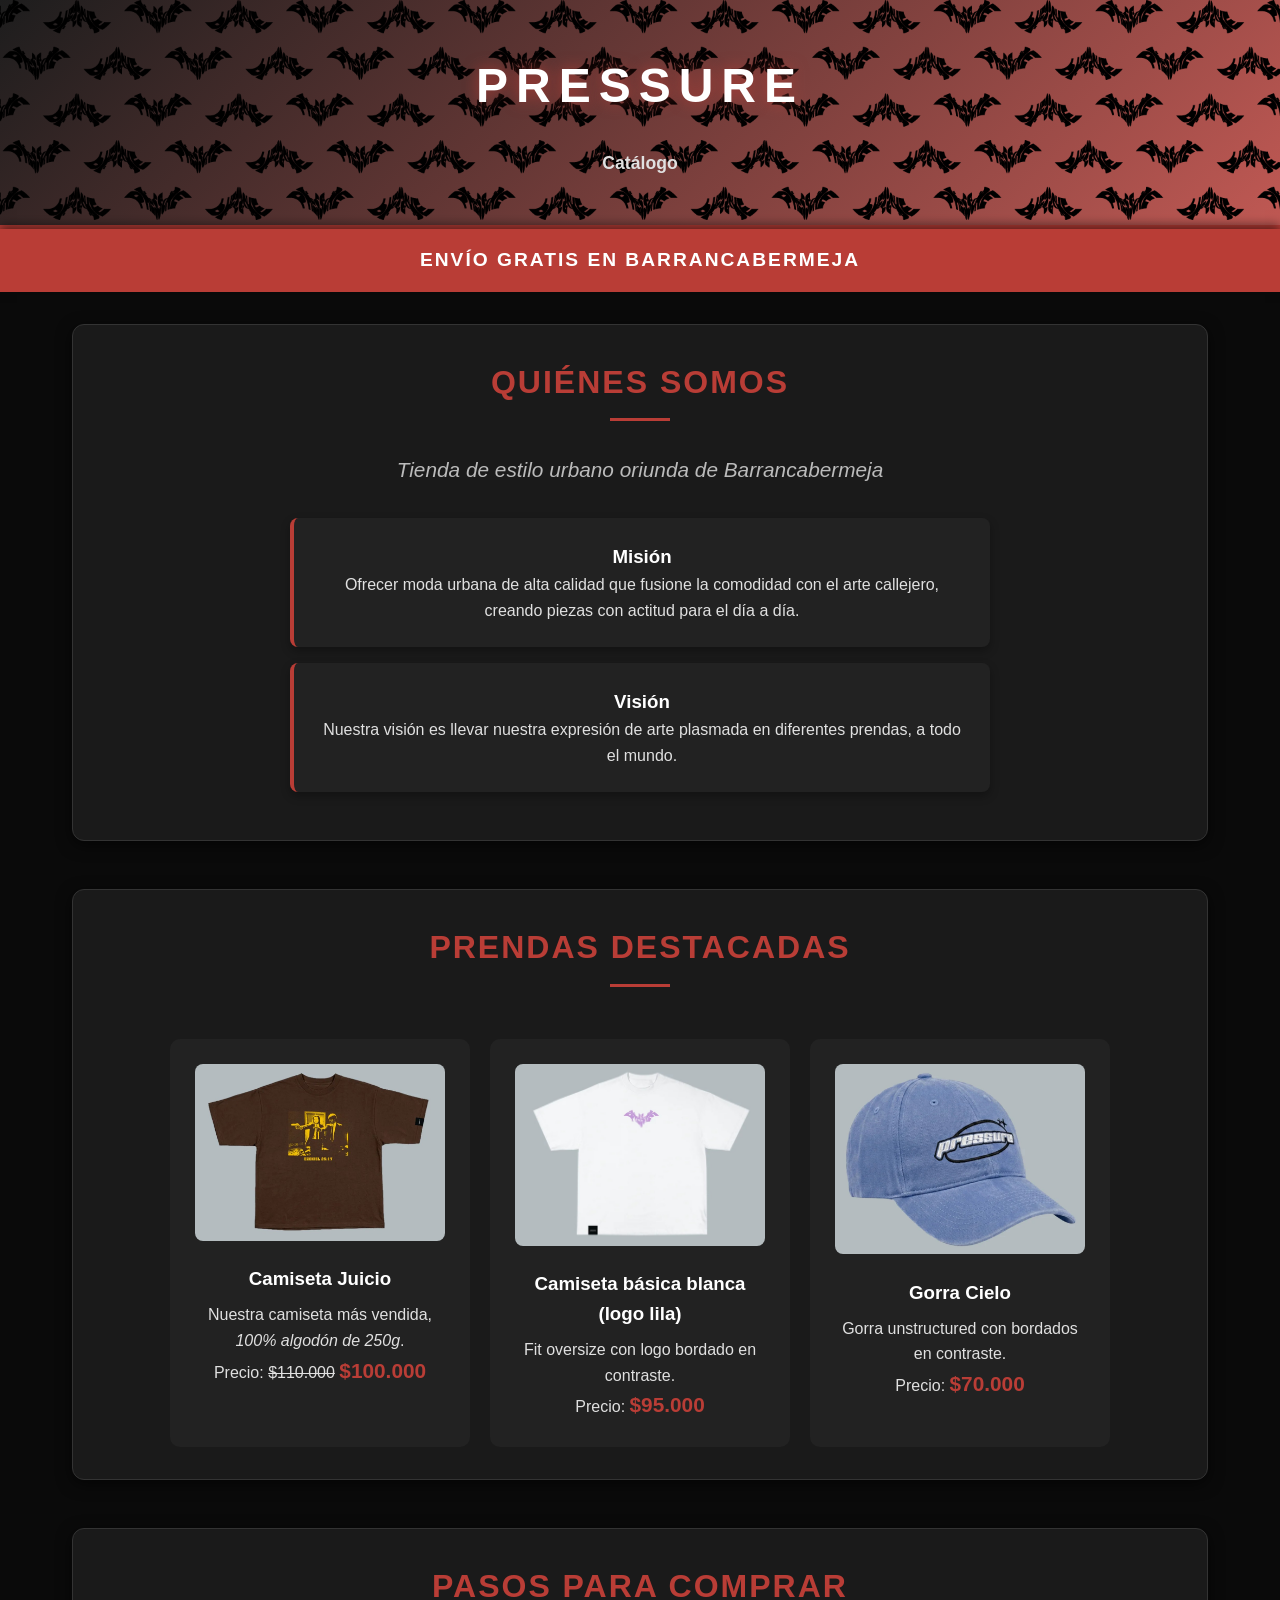
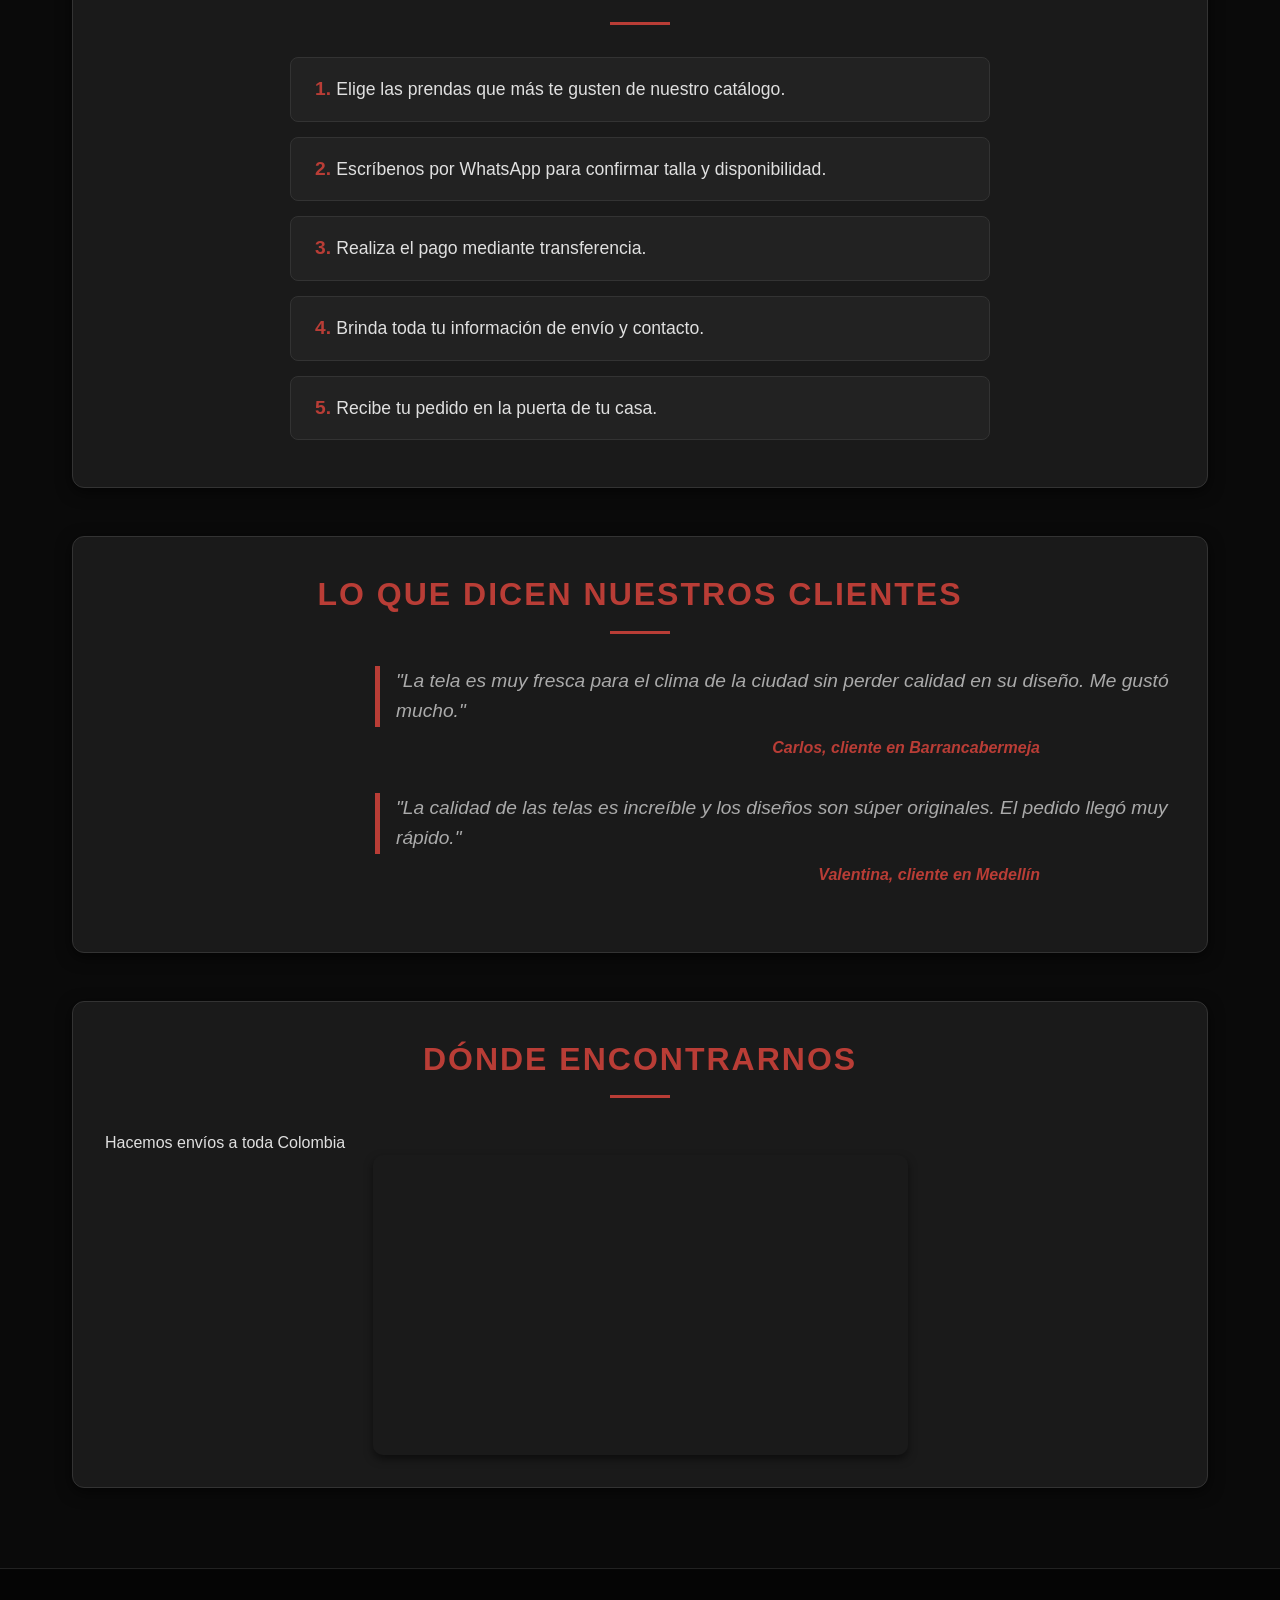
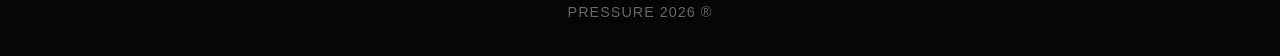
==== commit 85a67ace: "Banner y creé carpeta para añadir las capturas de pantalla de los conflictos" ====
--- a/index.html
+++ b/index.html
@@ -37,21 +37,21 @@
             <h2>Prendas Destacadas</h2>
             
             <article class="tarjeta-prenda">
-                <img class="tarjeta-prenda__imagen" src="Imágenes/Camiseta Juicio.jpg" alt="Fit oversize con estampado serigráfico en frente y espalda" width="400" height="300">
+                <img class="tarjeta-prenda__imagen" src="Imagenes/Camiseta Juicio.jpg" alt="Fit oversize con estampado serigráfico en frente y espalda" width="400" height="300">
                 <h3 class="tarjeta-prenda__titulo">Camiseta Juicio</h3>
                 <p>Nuestra camiseta más vendida, <em>100% algodón de 250g</em>.</p>
                 <p>Precio: <s>$110.000</s> <strong>$100.000</strong></p>
             </article>
 
             <article class="tarjeta-prenda">
-                <img class="tarjeta-prenda__imagen" src="Imágenes/Camiseta basica blanca (logo lila).jpg" alt="Camiseta básica blanca (logo lila)" width="400" height="300">
+                <img class="tarjeta-prenda__imagen" src="Imagenes/Camiseta basica blanca (logo lila).jpg" alt="Camiseta básica blanca (logo lila)" width="400" height="300">
                 <h3 class="tarjeta-prenda__titulo">Camiseta básica blanca (logo lila)</h3>
                 <p>Fit oversize con logo bordado en contraste.</p>
                 <p>Precio: <strong>$95.000</strong></p>
             </article>
 
             <article class="tarjeta-prenda">
-                <img class="tarjeta-prenda__imagen" src="Imágenes/Gorra Cielo.jpg" alt="Gorra Cielo" width="400" height="300">
+                <img class="tarjeta-prenda__imagen" src="Imagenes/Gorra Cielo.jpg" alt="Gorra Cielo" width="400" height="300">
                 <h3 class="tarjeta-prenda__titulo">Gorra Cielo</h3>
                 <p>Gorra unstructured con bordados en contraste.</p>
                 <p>Precio: <strong>$70.000</strong></p>
@@ -86,6 +86,5 @@
     
     <footer>PRESSURE 2026 ®</footer>
 
-
 </body>
 </html>
--- a/CSS/style.css
+++ b/CSS/style.css
@@ -16,6 +16,18 @@
     box-sizing: border-box;
 }
 
+header {
+    background-image: linear-gradient(135deg, rgba(5,5,5,0.9) 0%, var(--color-acento-alfa) 100%), 
+                      url("../Imagenes/Banner-Pressure.jpg");
+    background-size: cover;
+    background-blend-mode: multiply;
+    color: white;
+    padding: 3rem 0;
+    text-align: center;
+    border-bottom: 4px solid var(--color-acento);
+    box-shadow: 0 4px 20px rgba(0, 0, 0, 0.8);
+}
+
 /* Conflicto 1: gana body por tener etiqueta contra el * */
 body {
     font-family: var(--fuente-base);
@@ -28,16 +40,6 @@
     overflow-wrap: break-word;
 }
 
-header {
-    background: linear-gradient(135deg, rgba(5,5,5,0.9) 0%, var(--color-acento-alfa) 100%), 
-                repeating-linear-gradient(45deg, transparent, transparent 10px, rgba(0,0,0,0.2) 10px, rgba(0,0,0,0.2) 20px);
-    color: white;
-    padding: 3rem 0; 
-    text-align: center;
-    border-bottom: 4px solid var(--color-acento);
-    box-shadow: 0 4px 20px rgba(0, 0, 0, 0.8);    
-}
-
 header h1 {
     text-transform: uppercase;
     letter-spacing: 8px;
@@ -354,7 +356,7 @@
     color: #ffffff;
     border-color: var(--color-acento);
     transform: translateY(-5px);
-    box-shadow: 0 5px 15px rgba(185, 61, 54, 0.4)
+    box-shadow: 0 5px 15px rgba(185, 61, 54, 0.4);
 }
 
 aside {
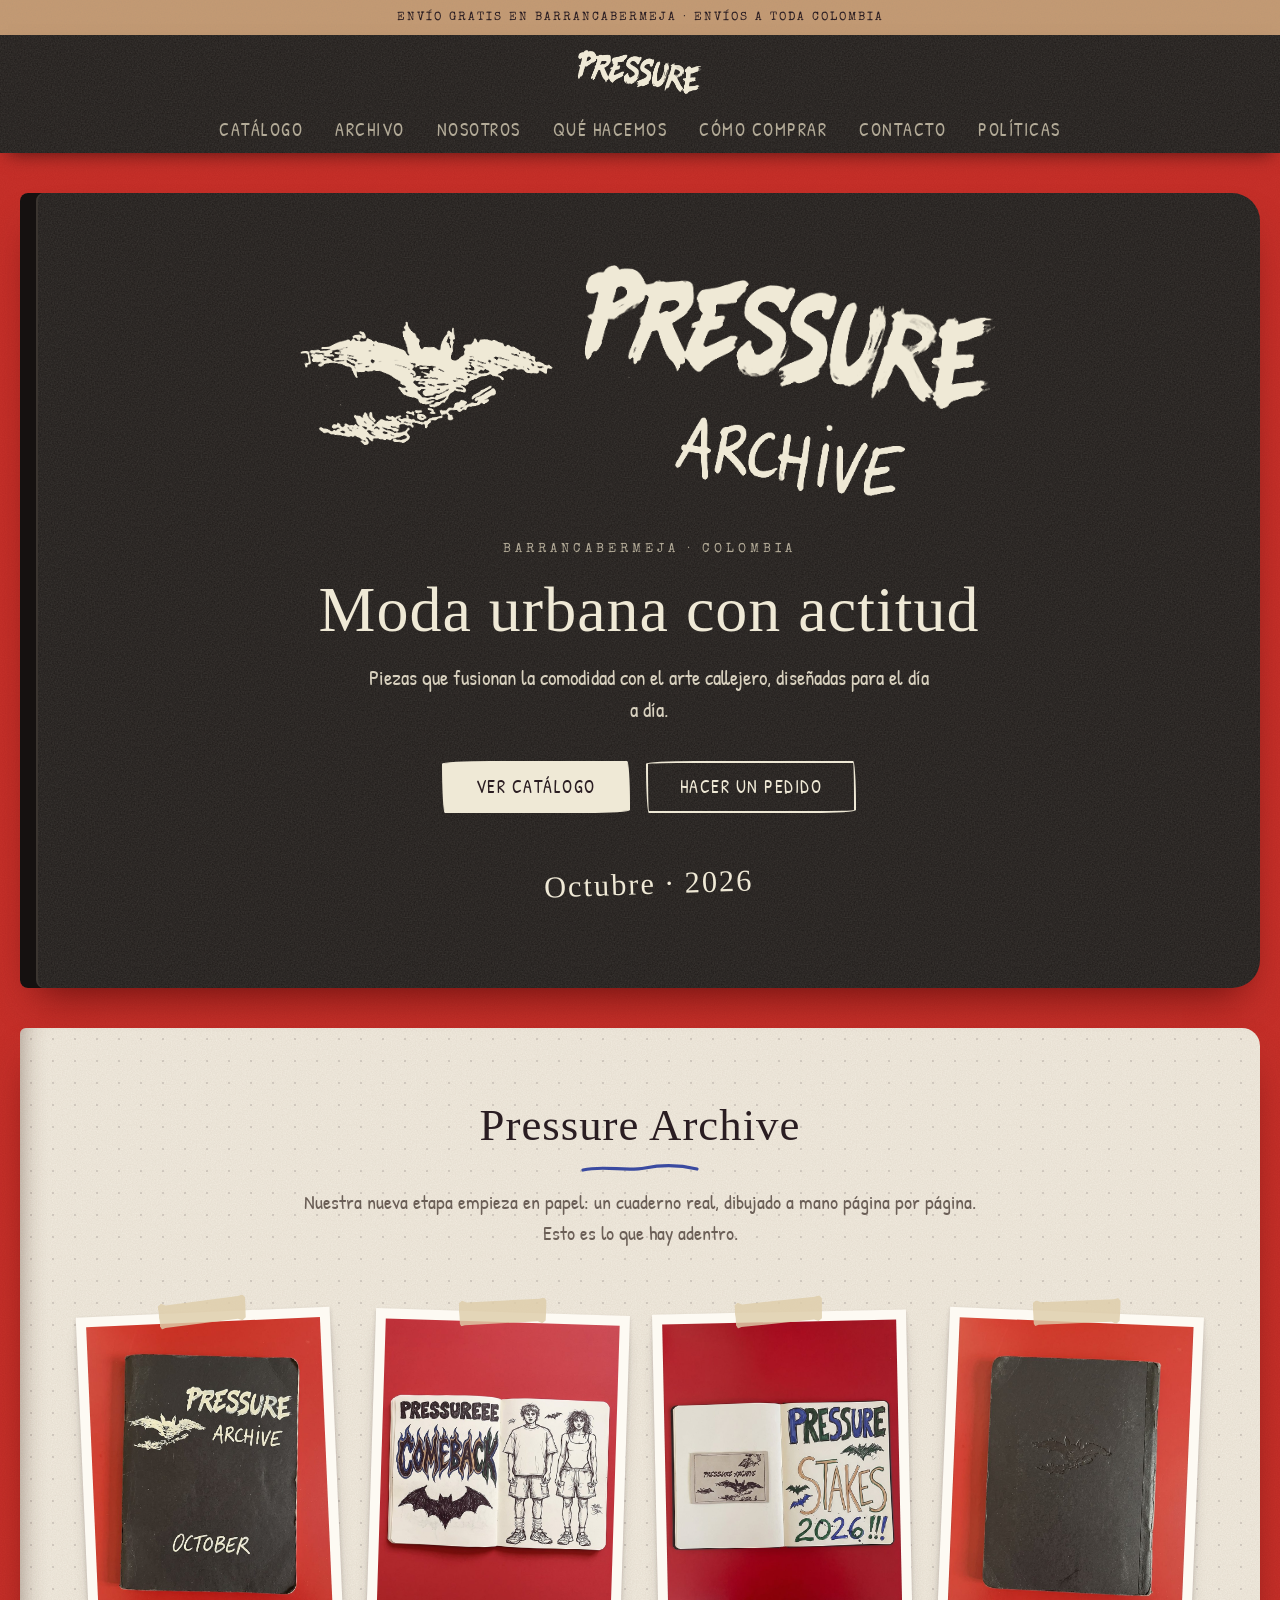
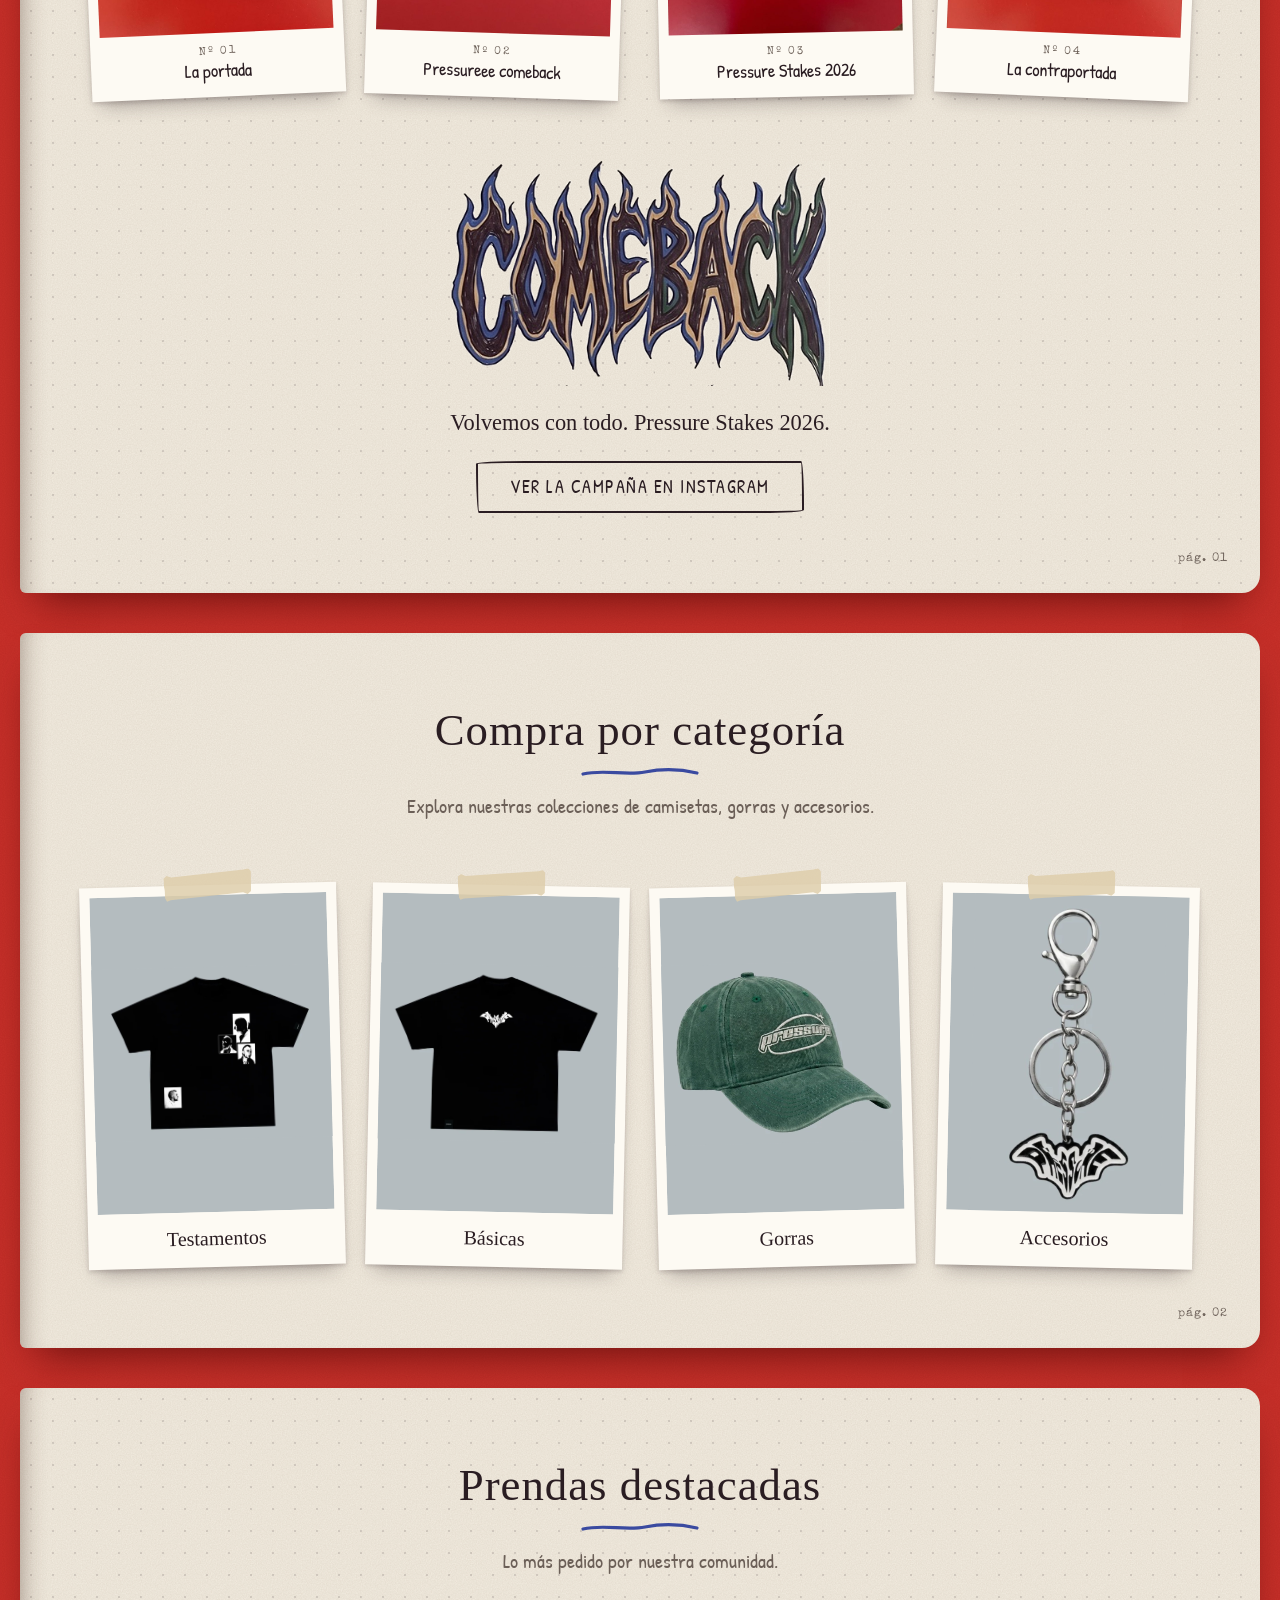
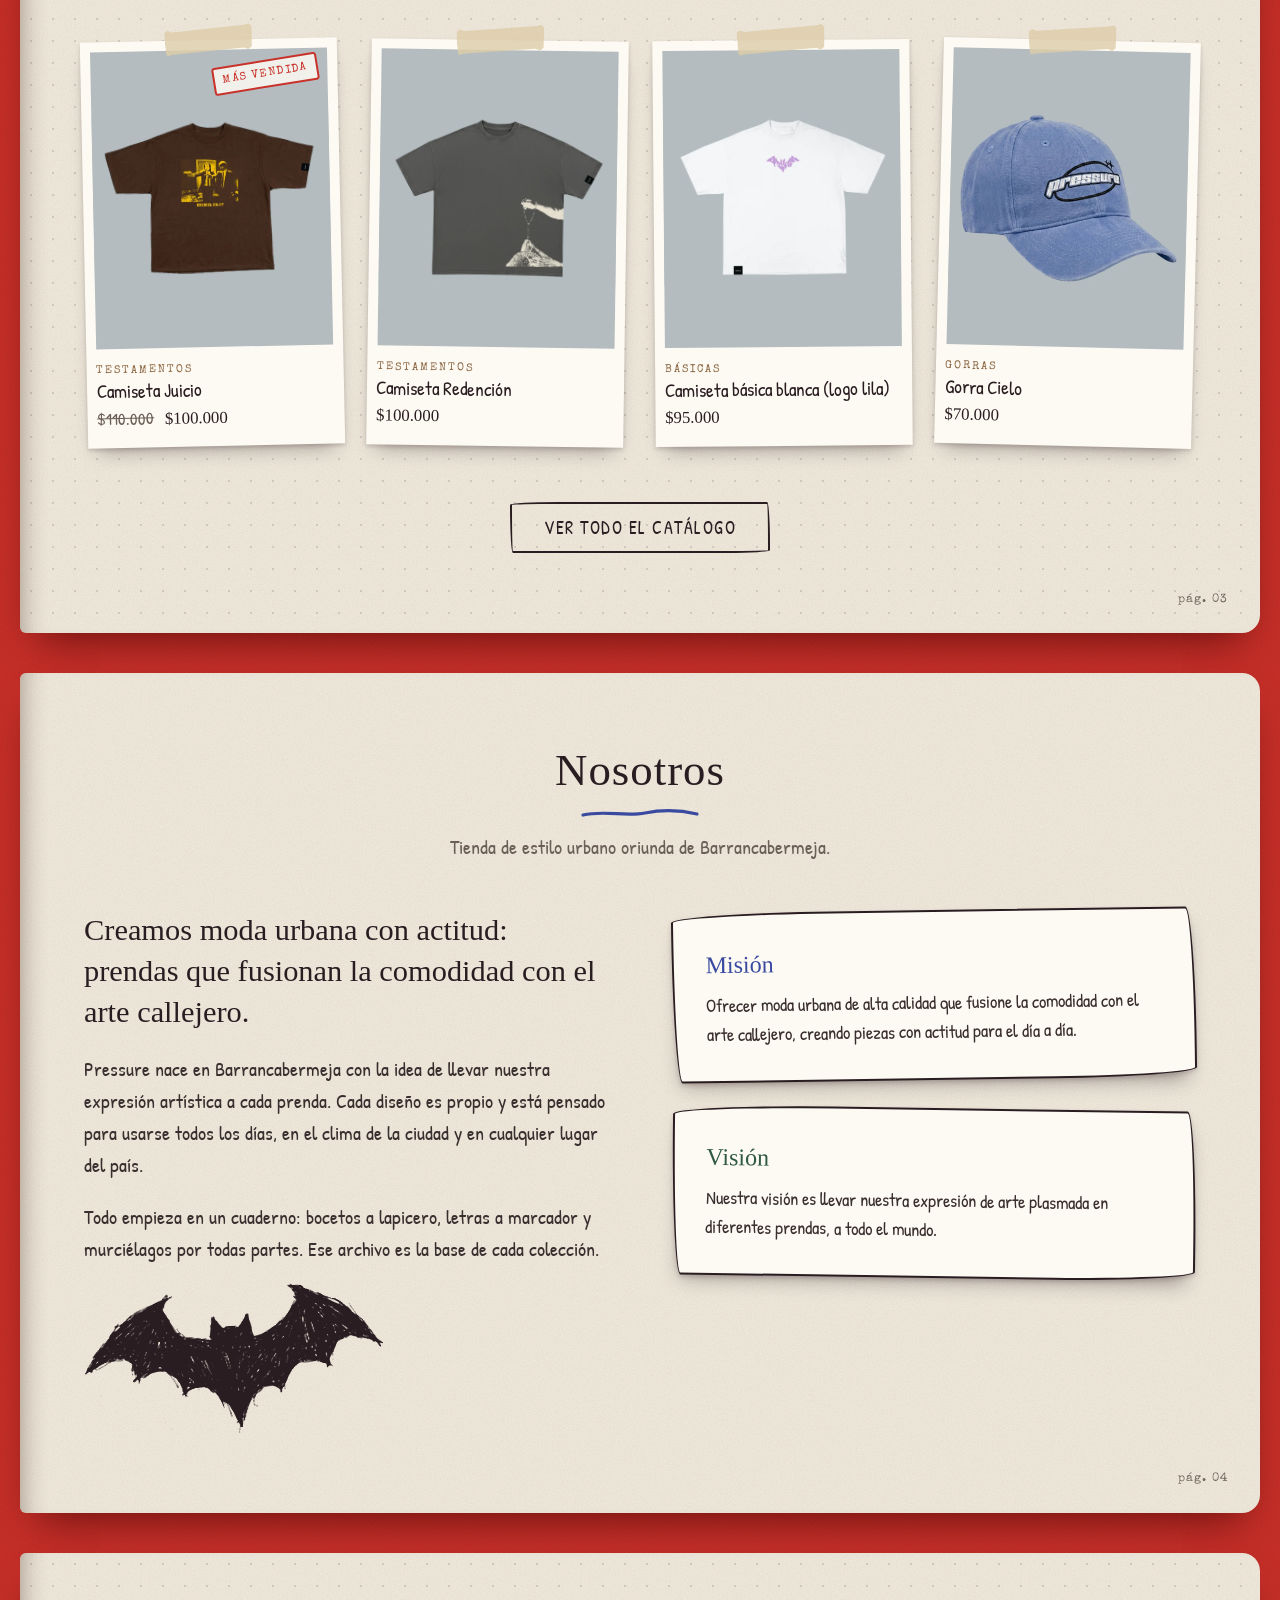
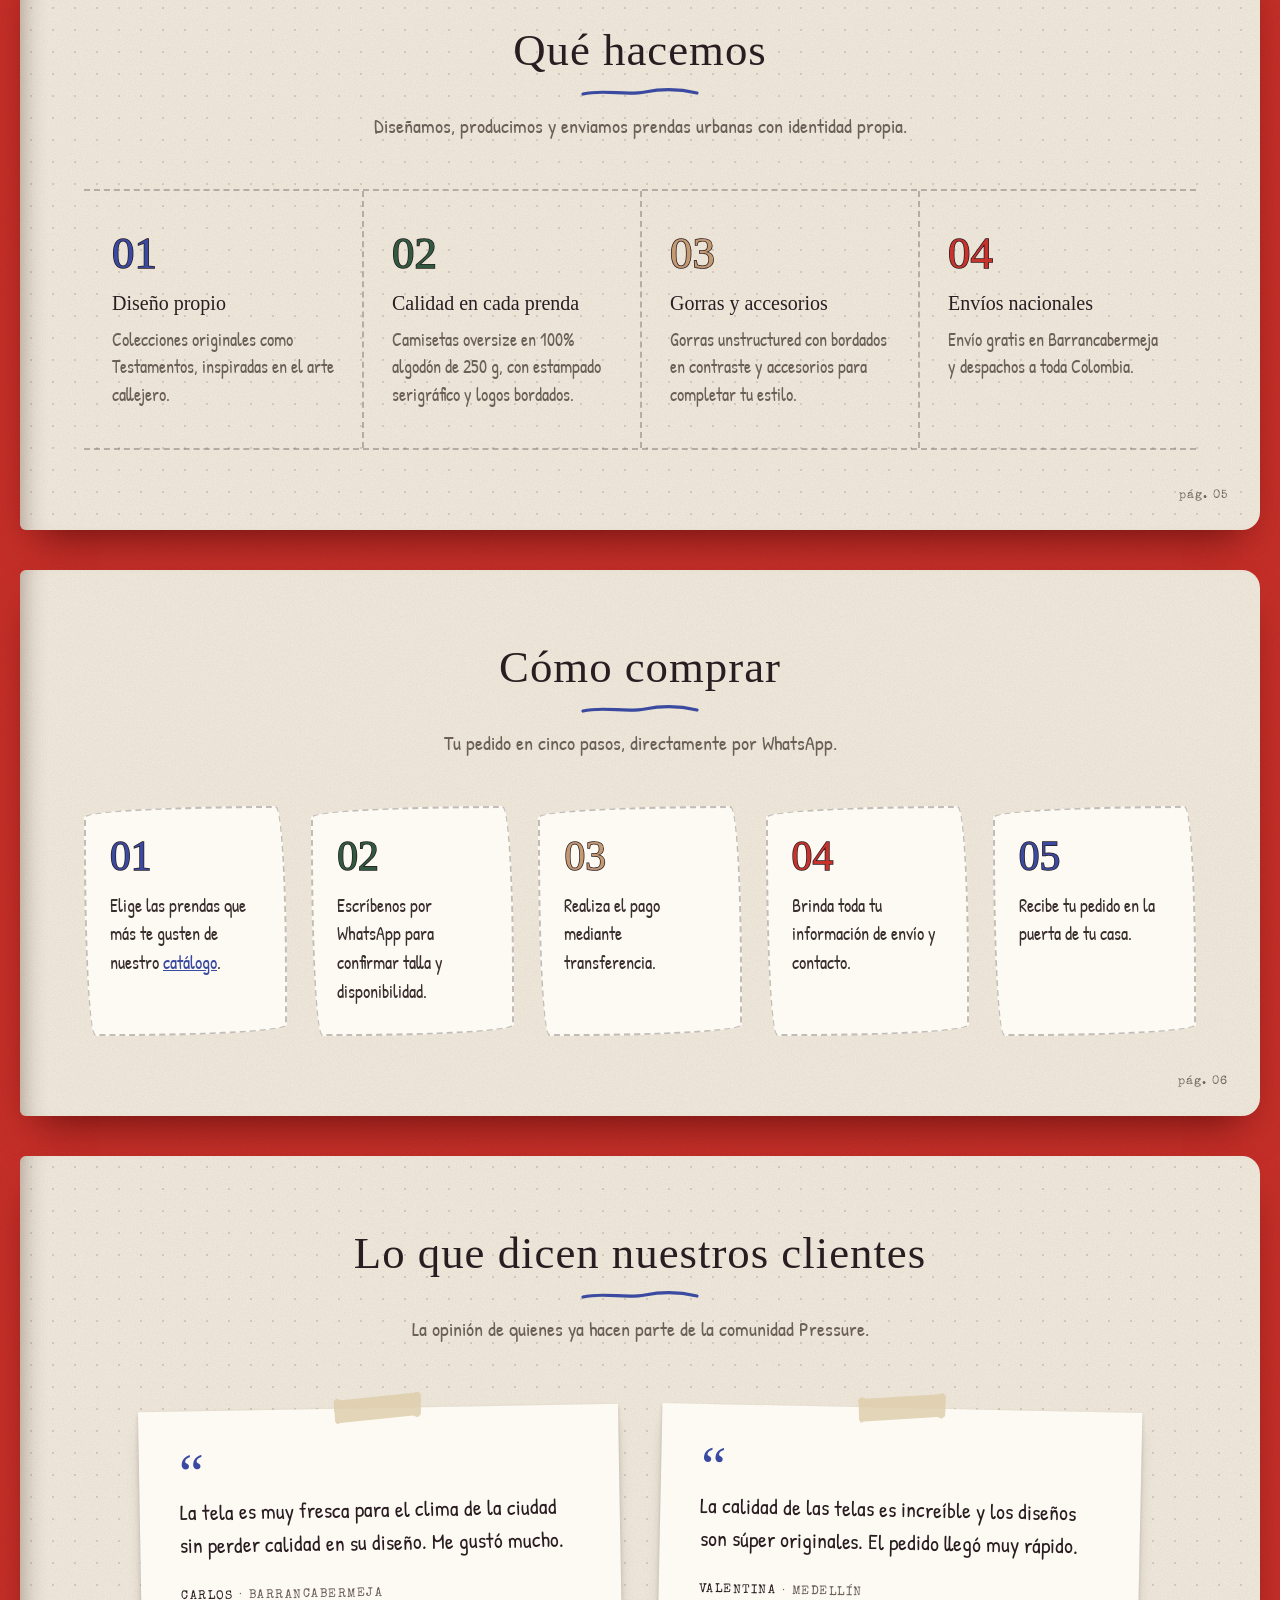
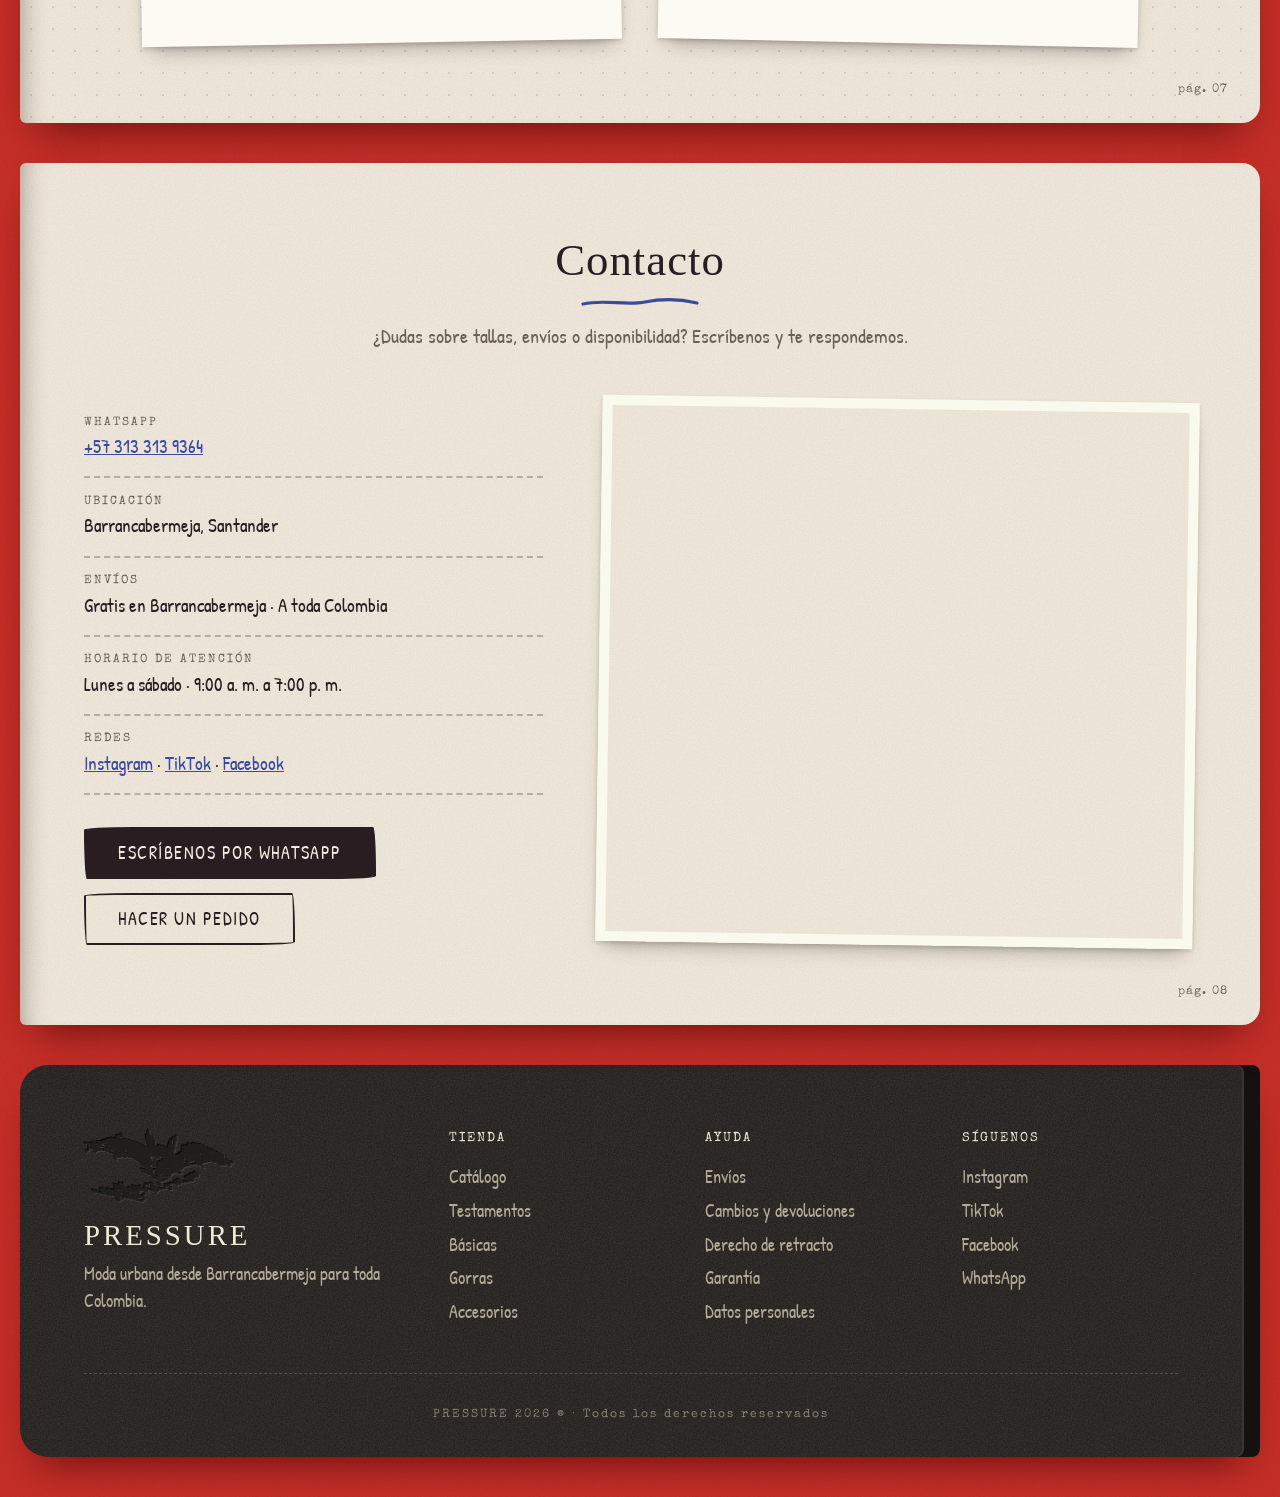
==== commit 1203752c: "Rebranding nueva colección" ====
--- a/index.html
+++ b/index.html
@@ -3,65 +3,200 @@
 <head>
     <meta charset="UTF-8">
     <meta name="viewport" content="width=device-width, initial-scale=1.0">
-    <title>Pressure</title>
-    <meta name="description" content="Tienda de ropa Pressure. Tienda de estilo urbano oriunda de Barrancabermeja"></head>
+    <title>Pressure | Moda urbana desde Barrancabermeja</title>
+    <meta name="description" content="Tienda de ropa Pressure. Tienda de estilo urbano oriunda de Barrancabermeja">
+    <link rel="icon" type="image/png" href="Imagenes/Archivo/murcielago-boceto.png">
+    <link rel="preconnect" href="https://fonts.googleapis.com">
+    <link rel="preconnect" href="https://fonts.gstatic.com" crossorigin>
+    <link rel="stylesheet" href="https://fonts.googleapis.com/css2?family=Patrick+Hand&family=Permanent+Marker&family=Special+Elite&display=swap">
     <link rel="stylesheet" href="CSS/style.css">
+</head>
 <body>
-   
+
+    <aside>Envío gratis en Barrancabermeja · Envíos a toda Colombia</aside>
+
     <header>
-        <h1>Pressure</h1>
-        <nav>
-            <a href="Catálogo.html">Catálogo</a>
+        <h1><a href="index.html"><img src="Imagenes/Archivo/lettering-pressure.png" alt="Pressure" width="488" height="172"></a></h1>
+        <nav aria-label="Principal">
+            <a href="Catalogo.html">Catálogo</a>
+            <a href="index.html#archivo">Archivo</a>
+            <a href="index.html#nosotros">Nosotros</a>
+            <a href="index.html#que-hacemos">Qué hacemos</a>
+            <a href="index.html#como-comprar">Cómo comprar</a>
+            <a href="index.html#contacto">Contacto</a>
+            <a href="Politicas.html">Políticas</a>
         </nav>
     </header>
 
-    <aside>Envío gratis en Barrancabermeja</aside>
-
     <main>
-        <section>
-            <h2>Quiénes somos</h2>
-                <p>Tienda de estilo urbano oriunda de Barrancabermeja</p>
-
-            <article>
-                <h3>Misión</h3>
-                    <p>Ofrecer moda urbana de alta calidad que fusione la comodidad con el arte callejero, creando piezas con actitud para el día a día.</p>
-            </article>
-
-            <article>
-                <h3>Visión</h3>
-                    <p>Nuestra visión es llevar nuestra expresión de arte plasmada en diferentes prendas, a todo el mundo.</p>
-            </article>
-        </section>
-
-        <section>
-            <h2>Prendas Destacadas</h2>
-            
-            <article class="tarjeta-prenda">
-                <img class="tarjeta-prenda__imagen" src="Imagenes/Camiseta Juicio.jpg" alt="Fit oversize con estampado serigráfico en frente y espalda" width="400" height="300">
-                <h3 class="tarjeta-prenda__titulo">Camiseta Juicio</h3>
-                <p>Nuestra camiseta más vendida, <em>100% algodón de 250g</em>.</p>
-                <p>Precio: <s>$110.000</s> <strong>$100.000</strong></p>
-            </article>
-
-            <article class="tarjeta-prenda">
-                <img class="tarjeta-prenda__imagen" src="Imagenes/Camiseta basica blanca (logo lila).jpg" alt="Camiseta básica blanca (logo lila)" width="400" height="300">
-                <h3 class="tarjeta-prenda__titulo">Camiseta básica blanca (logo lila)</h3>
-                <p>Fit oversize con logo bordado en contraste.</p>
-                <p>Precio: <strong>$95.000</strong></p>
-            </article>
-
-            <article class="tarjeta-prenda">
-                <img class="tarjeta-prenda__imagen" src="Imagenes/Gorra Cielo.jpg" alt="Gorra Cielo" width="400" height="300">
-                <h3 class="tarjeta-prenda__titulo">Gorra Cielo</h3>
-                <p>Gorra unstructured con bordados en contraste.</p>
-                <p>Precio: <strong>$70.000</strong></p>
-            </article>
-        </section>
-
-        <section>
-            <h2>Pasos para comprar</h2>
-            <ol>
-                <li>Elige las prendas que más te gusten de nuestro catálogo.</li>
+        <section class="hero">
+            <div class="hero__portada" aria-hidden="true">
+                <img class="hero__murcielago" src="Imagenes/Archivo/murcielago-marca.png" alt="" width="354" height="171">
+                <div class="hero__lettering">
+                    <img src="Imagenes/Archivo/lettering-pressure.png" alt="" width="488" height="172">
+                    <img src="Imagenes/Archivo/lettering-archive.png" alt="" width="326" height="112">
+                </div>
+            </div>
+            <p class="hero__antetitulo">Barrancabermeja · Colombia</p>
+            <h2>Moda urbana con actitud</h2>
+            <p class="hero__descripcion">Piezas que fusionan la comodidad con el arte callejero, diseñadas para el día a día.</p>
+            <div class="hero__acciones">
+                <a class="boton boton--claro" href="Catalogo.html">Ver catálogo</a>
+                <a class="boton boton--contorno-claro" href="Catalogo.html#hacer-pedido">Hacer un pedido</a>
+            </div>
+            <p class="hero__fecha">Octubre · 2026</p>
+        </section>
+
+        <section id="archivo" class="archivo">
+            <h2>Pressure Archive</h2>
+            <p class="subtitulo">Nuestra nueva etapa empieza en papel: un cuaderno real, dibujado a mano página por página. Esto es lo que hay adentro.</p>
+            <div class="archivo__fotos">
+                <figure class="foto">
+                    <img src="Imagenes/Archivo/archivo-portada.jpg" alt="Cuaderno negro sobre una mesa roja con PRESSURE ARCHIVE OCTOBER y un murciélago pintados a mano en color crema" width="810" height="1080" loading="lazy">
+                    <figcaption><span>Nº 01</span>La portada</figcaption>
+                </figure>
+                <figure class="foto">
+                    <img src="Imagenes/Archivo/archivo-comeback.jpg" alt="Cuaderno abierto: a la izquierda PRESSUREEE COMEBACK en letras de fuego y un murciélago a lapicero; a la derecha dos modelos dibujados con camiseta oversize, shorts cargo y tenis" width="810" height="1080" loading="lazy">
+                    <figcaption><span>Nº 02</span>Pressureee comeback</figcaption>
+                </figure>
+                <figure class="foto">
+                    <img src="Imagenes/Archivo/archivo-stakes.jpg" alt="Cuaderno abierto: a la izquierda la etiqueta tejida PRESSURE ARCHIVE; a la derecha PRESSURE STAKES 2026 escrito con marcadores azul, verde y piel, rodeado de murciélagos" width="810" height="1080" loading="lazy">
+                    <figcaption><span>Nº 03</span>Pressure Stakes 2026</figcaption>
+                </figure>
+                <figure class="foto">
+                    <img src="Imagenes/Archivo/archivo-contraportada.jpg" alt="Contraportada negra del cuaderno con un murciélago grabado en relieve" width="810" height="1080" loading="lazy">
+                    <figcaption><span>Nº 04</span>La contraportada</figcaption>
+                </figure>
+            </div>
+            <div class="archivo__cierre">
+                <img class="archivo__lettering" src="Imagenes/Archivo/lettering-comeback.png" alt="Comeback, en letras de fuego dibujadas a mano" width="477" height="283" loading="lazy">
+                <p>Volvemos con todo. Pressure Stakes 2026.</p>
+                <a class="boton boton--contorno" href="https://instagram.com/lapressure__" target="_blank" rel="noopener">Ver la campaña en Instagram</a>
+            </div>
+        </section>
+
+        <section id="categorias">
+            <h2>Compra por categoría</h2>
+            <p class="subtitulo">Explora nuestras colecciones de camisetas, gorras y accesorios.</p>
+            <div class="categorias">
+                <a class="categoria-tile" href="Catalogo.html#testamentos">
+                    <img src="Imagenes/Camiseta Confesion.jpg" alt="" width="1020" height="739" loading="lazy">
+                    <span>Testamentos</span>
+                </a>
+                <a class="categoria-tile" href="Catalogo.html#basicas">
+                    <img src="Imagenes/Camiseta basica negra (logo blanco).jpg" alt="" width="1047" height="775" loading="lazy">
+                    <span>Básicas</span>
+                </a>
+                <a class="categoria-tile" href="Catalogo.html#gorras">
+                    <img src="Imagenes/Gorra Astro.jpg" alt="" width="943" height="712" loading="lazy">
+                    <span>Gorras</span>
+                </a>
+                <a class="categoria-tile" href="Catalogo.html#accesorios">
+                    <img src="Imagenes/Llavero.jpg" alt="" width="532" height="885" loading="lazy">
+                    <span>Accesorios</span>
+                </a>
+            </div>
+        </section>
+
+        <section id="destacados">
+            <h2>Prendas destacadas</h2>
+            <p class="subtitulo">Lo más pedido por nuestra comunidad.</p>
+            <div class="grilla-productos">
+                <article class="tarjeta-prenda">
+                    <div class="tarjeta-prenda__marco">
+                        <img class="tarjeta-prenda__imagen" src="Imagenes/Camiseta Juicio.jpg" alt="Camiseta Juicio, fit oversize con estampado serigráfico en frente y espalda" width="966" height="685" loading="lazy">
+                        <span class="tarjeta-prenda__etiqueta">Más vendida</span>
+                    </div>
+                    <p class="tarjeta-prenda__coleccion">Testamentos</p>
+                    <h3 class="tarjeta-prenda__titulo"><a href="Catalogo.html#testamentos">Camiseta Juicio</a></h3>
+                    <p class="tarjeta-prenda__precio"><s>$110.000</s> <strong>$100.000</strong></p>
+                </article>
+
+                <article class="tarjeta-prenda">
+                    <div class="tarjeta-prenda__marco">
+                        <img class="tarjeta-prenda__imagen" src="Imagenes/Camiseta Redencion.jpg" alt="Camiseta Redención" width="972" height="715" loading="lazy">
+                    </div>
+                    <p class="tarjeta-prenda__coleccion">Testamentos</p>
+                    <h3 class="tarjeta-prenda__titulo"><a href="Catalogo.html#testamentos">Camiseta Redención</a></h3>
+                    <p class="tarjeta-prenda__precio"><strong>$100.000</strong></p>
+                </article>
+
+                <article class="tarjeta-prenda">
+                    <div class="tarjeta-prenda__marco">
+                        <img class="tarjeta-prenda__imagen" src="Imagenes/Camiseta basica blanca (logo lila).jpg" alt="Camiseta básica blanca con logo lila bordado" width="1035" height="754" loading="lazy">
+                    </div>
+                    <p class="tarjeta-prenda__coleccion">Básicas</p>
+                    <h3 class="tarjeta-prenda__titulo"><a href="Catalogo.html#basicas">Camiseta básica blanca (logo lila)</a></h3>
+                    <p class="tarjeta-prenda__precio"><strong>$95.000</strong></p>
+                </article>
+
+                <article class="tarjeta-prenda">
+                    <div class="tarjeta-prenda__marco">
+                        <img class="tarjeta-prenda__imagen" src="Imagenes/Gorra Cielo.jpg" alt="Gorra Cielo, unstructured con bordados en contraste" width="921" height="703" loading="lazy">
+                    </div>
+                    <p class="tarjeta-prenda__coleccion">Gorras</p>
+                    <h3 class="tarjeta-prenda__titulo"><a href="Catalogo.html#gorras">Gorra Cielo</a></h3>
+                    <p class="tarjeta-prenda__precio"><strong>$70.000</strong></p>
+                </article>
+            </div>
+            <p class="centrado"><a class="boton boton--contorno" href="Catalogo.html">Ver todo el catálogo</a></p>
+        </section>
+
+        <section id="nosotros">
+            <h2>Nosotros</h2>
+            <p class="subtitulo">Tienda de estilo urbano oriunda de Barrancabermeja.</p>
+            <div class="nosotros">
+                <div class="nosotros__texto">
+                    <p>Creamos moda urbana con actitud: prendas que fusionan la comodidad con el arte callejero.</p>
+                    <p>Pressure nace en Barrancabermeja con la idea de llevar nuestra expresión artística a cada prenda. Cada diseño es propio y está pensado para usarse todos los días, en el clima de la ciudad y en cualquier lugar del país.</p>
+                    <p>Todo empieza en un cuaderno: bocetos a lapicero, letras a marcador y murciélagos por todas partes. Ese archivo es la base de cada colección.</p>
+                    <img class="nosotros__murcielago" src="Imagenes/Archivo/murcielago-boceto.png" alt="" width="440" height="211" loading="lazy">
+                </div>
+                <div>
+                    <article class="bloque">
+                        <h3>Misión</h3>
+                        <p>Ofrecer moda urbana de alta calidad que fusione la comodidad con el arte callejero, creando piezas con actitud para el día a día.</p>
+                    </article>
+                    <article class="bloque">
+                        <h3>Visión</h3>
+                        <p>Nuestra visión es llevar nuestra expresión de arte plasmada en diferentes prendas, a todo el mundo.</p>
+                    </article>
+                </div>
+            </div>
+        </section>
+
+        <section id="que-hacemos">
+            <h2>Qué hacemos</h2>
+            <p class="subtitulo">Diseñamos, producimos y enviamos prendas urbanas con identidad propia.</p>
+            <div class="servicios">
+                <article class="servicio">
+                    <span class="servicio__numero">01</span>
+                    <h3>Diseño propio</h3>
+                    <p>Colecciones originales como Testamentos, inspiradas en el arte callejero.</p>
+                </article>
+                <article class="servicio">
+                    <span class="servicio__numero">02</span>
+                    <h3>Calidad en cada prenda</h3>
+                    <p>Camisetas oversize en 100% algodón de 250 g, con estampado serigráfico y logos bordados.</p>
+                </article>
+                <article class="servicio">
+                    <span class="servicio__numero">03</span>
+                    <h3>Gorras y accesorios</h3>
+                    <p>Gorras unstructured con bordados en contraste y accesorios para completar tu estilo.</p>
+                </article>
+                <article class="servicio">
+                    <span class="servicio__numero">04</span>
+                    <h3>Envíos nacionales</h3>
+                    <p>Envío gratis en Barrancabermeja y despachos a toda Colombia.</p>
+                </article>
+            </div>
+        </section>
+
+        <section id="como-comprar">
+            <h2>Cómo comprar</h2>
+            <p class="subtitulo">Tu pedido en cinco pasos, directamente por WhatsApp.</p>
+            <ol class="pasos">
+                <li>Elige las prendas que más te gusten de nuestro <a href="Catalogo.html">catálogo</a>.</li>
                 <li>Escríbenos por WhatsApp para confirmar talla y disponibilidad.</li>
                 <li>Realiza el pago mediante transferencia.</li>
                 <li>Brinda toda tu información de envío y contacto.</li>
@@ -69,22 +204,101 @@
             </ol>
         </section>
 
-        <section>
+        <section id="testimonios">
             <h2>Lo que dicen nuestros clientes</h2>
-            <blockquote>"La tela es muy fresca para el clima de la ciudad sin perder calidad en su diseño. Me gustó mucho."</blockquote>
-            <cite>Carlos, cliente en Barrancabermeja</cite>
-            <blockquote>"La calidad de las telas es increíble y los diseños son súper originales. El pedido llegó muy rápido."</blockquote>
-            <cite>Valentina, cliente en Medellín</cite>
-        </section>
-
-        <section>
-            <h2>Dónde encontrarnos</h2>
-            <p>Hacemos envíos a toda Colombia</p>
-            <iframe src="https://www.google.com/maps/embed?pb=!1m18!1m12!1m3!1d16277259.620023023!2d-83.33089475!3d4.6482837!2m3!1f0!2f0!3f0!3m2!1i1024!2i768!4f13.1!3m3!1m2!1s0x8e15a43aae1594a3%3A0x9a0d9a04eff2a340!2sColombia!5e0!3m2!1ses!2sco!4v1715000000000!5m2!1ses!2sco" width="50%" height="300" style="border:0;" allowfullscreen="" title="Mapa de Colombia"></iframe>
-        </section>
-        </main>
-    
-    <footer>PRESSURE 2026 ®</footer>
+            <p class="subtitulo">La opinión de quienes ya hacen parte de la comunidad Pressure.</p>
+            <div class="testimonios">
+                <figure class="testimonio">
+                    <blockquote>La tela es muy fresca para el clima de la ciudad sin perder calidad en su diseño. Me gustó mucho.</blockquote>
+                    <figcaption><cite>Carlos</cite> · Barrancabermeja</figcaption>
+                </figure>
+                <figure class="testimonio">
+                    <blockquote>La calidad de las telas es increíble y los diseños son súper originales. El pedido llegó muy rápido.</blockquote>
+                    <figcaption><cite>Valentina</cite> · Medellín</figcaption>
+                </figure>
+            </div>
+        </section>
+
+        <section id="contacto">
+            <h2>Contacto</h2>
+            <p class="subtitulo">¿Dudas sobre tallas, envíos o disponibilidad? Escríbenos y te respondemos.</p>
+            <div class="contacto">
+                <div>
+                    <dl class="contacto__datos">
+                        <div>
+                            <dt>WhatsApp</dt>
+                            <dd><a href="https://wa.me/573133139364" target="_blank" rel="noopener">+57 313 313 9364</a></dd>
+                        </div>
+                        <div>
+                            <dt>Ubicación</dt>
+                            <dd>Barrancabermeja, Santander</dd>
+                        </div>
+                        <div>
+                            <dt>Envíos</dt>
+                            <dd>Gratis en Barrancabermeja · A toda Colombia</dd>
+                        </div>
+                        <div>
+                            <dt>Horario de atención</dt>
+                            <dd>Lunes a sábado · 9:00 a. m. a 7:00 p. m.</dd>
+                        </div>
+                        <div>
+                            <dt>Redes</dt>
+                            <dd>
+                                <a href="https://instagram.com/lapressure__" target="_blank" rel="noopener">Instagram</a> ·
+                                <a href="https://tiktok.com/@lapressure__" target="_blank" rel="noopener">TikTok</a> ·
+                                <a href="https://www.facebook.com/profile.php?id=61574956738637" target="_blank" rel="noopener">Facebook</a>
+                            </dd>
+                        </div>
+                    </dl>
+                    <div class="contacto__acciones">
+                        <a class="boton" href="https://wa.me/573133139364" target="_blank" rel="noopener">Escríbenos por WhatsApp</a>
+                        <a class="boton boton--contorno" href="Catalogo.html#hacer-pedido">Hacer un pedido</a>
+                    </div>
+                </div>
+                <iframe src="https://www.google.com/maps?q=Barrancabermeja,+Santander,+Colombia&amp;z=13&amp;output=embed" title="Mapa de Barrancabermeja" loading="lazy" allowfullscreen></iframe>
+            </div>
+        </section>
+    </main>
+
+    <footer>
+        <div class="footer__columnas">
+            <div>
+                <img class="footer__murcielago" src="Imagenes/Archivo/murcielago-marca.png" alt="" width="354" height="171" loading="lazy">
+                <p class="footer__logo">PRESSURE</p>
+                <p>Moda urbana desde Barrancabermeja para toda Colombia.</p>
+            </div>
+            <div>
+                <h3>Tienda</h3>
+                <ul>
+                    <li><a href="Catalogo.html">Catálogo</a></li>
+                    <li><a href="Catalogo.html#testamentos">Testamentos</a></li>
+                    <li><a href="Catalogo.html#basicas">Básicas</a></li>
+                    <li><a href="Catalogo.html#gorras">Gorras</a></li>
+                    <li><a href="Catalogo.html#accesorios">Accesorios</a></li>
+                </ul>
+            </div>
+            <div>
+                <h3>Ayuda</h3>
+                <ul>
+                    <li><a href="Politicas.html#envios">Envíos</a></li>
+                    <li><a href="Politicas.html#cambios">Cambios y devoluciones</a></li>
+                    <li><a href="Politicas.html#retracto">Derecho de retracto</a></li>
+                    <li><a href="Politicas.html#garantia">Garantía</a></li>
+                    <li><a href="Politicas.html#datos">Datos personales</a></li>
+                </ul>
+            </div>
+            <div>
+                <h3>Síguenos</h3>
+                <ul>
+                    <li><a href="https://instagram.com/lapressure__" target="_blank" rel="noopener">Instagram</a></li>
+                    <li><a href="https://tiktok.com/@lapressure__" target="_blank" rel="noopener">TikTok</a></li>
+                    <li><a href="https://www.facebook.com/profile.php?id=61574956738637" target="_blank" rel="noopener">Facebook</a></li>
+                    <li><a href="https://wa.me/573133139364" target="_blank" rel="noopener">WhatsApp</a></li>
+                </ul>
+            </div>
+        </div>
+        <p class="footer__legal">PRESSURE 2026 ® · Todos los derechos reservados</p>
+    </footer>
 
 </body>
-</html>+</html>
--- a/CSS/style.css
+++ b/CSS/style.css
@@ -1,13 +1,43 @@
+/* Paleta tomada de las fotos del cuaderno "Pressure Archive" que envió el cliente */
 :root {
-    --color-fondo: #0a0a0a;
-    --color-seccion: #1a1a1a;
-    --color-texto: #e0e0e0; 
-    --color-titulos: #ffffff;
-    --color-acento: #b93d36; 
-    
-    --color-acento-alfa: rgba(185, 61, 54, 0.85);
-    
-    --fuente-base: 'Helvetica Neue', Arial, sans-serif;
+    --color-mesa: #c8322b;          /* rojo de la mesa sobre la que se fotografió el cuaderno */
+    --color-portada: #1f1b19;       /* negro de las tapas */
+    --color-portada-lomo: #151110;
+    --color-hoja: #f1ebdf;          /* crema de las hojas */
+    --color-hoja-linea: rgba(42, 29, 34, 0.28);
+    --color-foto: #fdfaf3;          /* papel de las fotos pegadas */
+    --color-cinta: rgba(222, 205, 170, 0.82);
+    --color-tinta: #2a1d22;         /* tinta del lapicero de las ilustraciones */
+    --color-texto: #3a2f2f;
+    --color-texto-suave: #6b5f57;
+    --color-azul: #3a4aa0;          /* marcador azul */
+    --color-verde: #2f5a3f;         /* marcador verde */
+    --color-kraft: #c49a73;         /* marcador piel / kraft */
+    --color-kraft-oscuro: #8a6440;
+    --color-tiza: #efe9d6;          /* pintura crema de la portada */
+    --color-tiza-suave: #b3ab98;
+    --color-acento: var(--color-tinta);
+    --color-producto: #b4bcbf;      /* mismo gris del fondo de las fotos de producto */
+
+    --fuente-titulos: 'Permanent Marker', 'Comic Sans MS', cursive;
+    --fuente-base: 'Patrick Hand', 'Comic Sans MS', cursive;
+    --fuente-archivo: 'Special Elite', 'Courier New', monospace;
+
+    /* Bordes irregulares, como un recuadro dibujado a mano */
+    --borde-mano: 255px 15px 225px 15px / 15px 225px 15px 255px;
+    --sombra-hoja: 0 22px 40px -18px rgba(60, 0, 0, 0.7);
+    --sombra-foto: 0 2px 4px rgba(42, 29, 34, 0.18), 0 12px 20px -10px rgba(42, 29, 34, 0.4);
+
+    /* Grano de papel, de cartón y de la mesa generado con un filtro SVG */
+    --textura-papel: url("data:image/svg+xml,%3Csvg xmlns='http://www.w3.org/2000/svg' width='220' height='220'%3E%3Cfilter id='r'%3E%3CfeTurbulence type='fractalNoise' baseFrequency='.8' numOctaves='3' stitchTiles='stitch'/%3E%3CfeColorMatrix values='0 0 0 0 .35 0 0 0 0 .26 0 0 0 0 .18 0 0 0 .16 0'/%3E%3C/filter%3E%3Crect width='100%25' height='100%25' filter='url(%23r)'/%3E%3C/svg%3E");
+    --textura-portada: url("data:image/svg+xml,%3Csvg xmlns='http://www.w3.org/2000/svg' width='220' height='220'%3E%3Cfilter id='r'%3E%3CfeTurbulence type='fractalNoise' baseFrequency='.7' numOctaves='3' stitchTiles='stitch'/%3E%3CfeColorMatrix values='0 0 0 0 1 0 0 0 0 .95 0 0 0 0 .85 0 0 0 .12 0'/%3E%3C/filter%3E%3Crect width='100%25' height='100%25' filter='url(%23r)'/%3E%3C/svg%3E");
+    --textura-mesa: url("data:image/svg+xml,%3Csvg xmlns='http://www.w3.org/2000/svg' width='220' height='220'%3E%3Cfilter id='r'%3E%3CfeTurbulence type='fractalNoise' baseFrequency='.9' numOctaves='2' stitchTiles='stitch'/%3E%3CfeColorMatrix values='0 0 0 0 .25 0 0 0 0 0 0 0 0 0 0 0 0 0 .14 0'/%3E%3C/filter%3E%3Crect width='100%25' height='100%25' filter='url(%23r)'/%3E%3C/svg%3E");
+    --subrayado: url("data:image/svg+xml,%3Csvg xmlns='http://www.w3.org/2000/svg' viewBox='0 0 120 12'%3E%3Cpath d='M3 8C25 3 45 10 65 6s35-3 52 1' fill='none' stroke='%233a4aa0' stroke-width='3.2' stroke-linecap='round'/%3E%3C/svg%3E");
+
+    --ancho-max: 1240px;
+    --margen-lateral: max(1.25rem, calc((100% - var(--ancho-max)) / 2));
+    --ancho-hoja: min(100% - 2.5rem, var(--ancho-max));
+    --transicion: 0.25s ease;
 }
 
 * {
@@ -16,81 +46,164 @@
     box-sizing: border-box;
 }
 
-header {
-    background-image: linear-gradient(135deg, rgba(5,5,5,0.9) 0%, var(--color-acento-alfa) 100%), 
-                      url("../Imagenes/Banner-Pressure.jpg");
-    background-size: cover;
-    background-blend-mode: multiply;
-    color: white;
-    padding: 3rem 0;
-    text-align: center;
-    border-bottom: 4px solid var(--color-acento);
-    box-shadow: 0 4px 20px rgba(0, 0, 0, 0.8);
+html {
+    scroll-behavior: smooth;
+    scroll-padding-top: 8rem; /* el header fijo no tapa las secciones al navegar con anclas */
 }
 
 /* Conflicto 1: gana body por tener etiqueta contra el * */
 body {
     font-family: var(--fuente-base);
-    background-color: var(--color-fondo);
+    font-size: 1.125rem;
+    background-color: var(--color-mesa);
+    background-image: var(--textura-mesa);
     color: var(--color-texto);
-    line-height: 1.6;
+    line-height: 1.55;
     display: flex;
     flex-direction: column;
     min-height: 100vh;
     overflow-wrap: break-word;
+    -webkit-font-smoothing: antialiased;
+}
+
+img {
+    display: block;
+    max-width: 100%;
+}
+
+::selection {
+    background-color: var(--color-azul);
+    color: var(--color-hoja);
+}
+
+a:focus-visible,
+button:focus-visible,
+input:focus-visible,
+textarea:focus-visible {
+    outline: 3px dashed var(--color-azul);
+    outline-offset: 3px;
+}
+
+/* En las tapas negras el azul no se ve: el foco pasa a color kraft */
+header a:focus-visible,
+footer a:focus-visible,
+.hero a:focus-visible,
+.pedido__info a:focus-visible {
+    outline-color: var(--color-kraft);
+}
+
+/* ---------- Barra de anuncio: tira de cinta kraft ---------- */
+
+aside {
+    background-color: var(--color-kraft);
+    background-image: var(--textura-papel);
+    color: var(--color-tinta);
+    text-align: center;
+    padding: 0.5rem 1rem;
+    font-family: var(--fuente-archivo);
+    font-size: 0.78rem;
+    text-transform: uppercase;
+    letter-spacing: 2px;
+}
+
+/* ---------- Encabezado: tapa negra del cuaderno ---------- */
+
+header {
+    position: sticky;
+    top: 0;
+    z-index: 50;
+    background-color: var(--color-portada);
+    background-image: var(--textura-portada);
+    box-shadow: 0 8px 18px -8px rgba(0, 0, 0, 0.6);
+    padding: 0.9rem var(--margen-lateral) 0;
+    text-align: center;
 }
 
 header h1 {
+    margin-bottom: 0.5rem;
+    line-height: 1;
+}
+
+header h1 a {
+    display: inline-block;
+    color: var(--color-tiza);
+    text-decoration: none;
+}
+
+header h1 img {
+    height: 2.75rem;
+    width: auto;
+}
+
+header nav {
+    display: flex;
+    justify-content: center;
+    gap: 2rem;
+    overflow-x: auto;
+    scrollbar-width: none;
+}
+
+header nav a {
+    display: block;
+    padding: 0.55rem 0 0.45rem;
+    color: var(--color-tiza-suave);
+    text-decoration: none;
+    font-size: 1.1rem;
     text-transform: uppercase;
-    letter-spacing: 8px;
-    margin-bottom: 0.5rem;
-    color: var(--color-titulos);
-    font-size: 3rem;
-    text-shadow: 0px 0px 15px rgba(185, 61, 54, 0.8);
-}
-
-nav {
-    margin-top: 1.5rem;
-}
-
-nav a {
-    color: var(--color-texto);
-    text-decoration: none;
-    margin: 0 1rem;
-    font-weight: bold;
-    font-size: 1.1rem;
-    transition: color 0.3s ease, text-shadow 0.3s ease;
-}
-
-nav a:hover {
-    color: var(--color-acento);
-    text-shadow: 0px 0px 8px rgba(185, 61, 54, 0.5);
-}
-
-nav a:focus-visible {
-    outline: 2px dashed var(--color-acento);
-    outline-offset: 4px;
-}
+    letter-spacing: 1.5px;
+    white-space: nowrap;
+    border-bottom: 3px solid transparent;
+    transition: color var(--transicion), border-color var(--transicion);
+}
+
+header nav a:hover,
+header nav a[aria-current="page"] {
+    color: var(--color-tiza);
+    border-bottom-color: var(--color-kraft);
+}
+
+/* ---------- Hojas del cuaderno ---------- */
 
 main {
-    max-width: 1200px;
-    margin: 0 auto;
-    padding: 2rem;
     flex: 1;
-}
-
-section:target {
-    border-color: var(--color-acento);
-    box-shadow: 0 0 20px rgba(185, 61, 54, 0.4);
-}
-
-section {
-    background-color: var(--color-seccion);
-    margin-bottom: 3rem;
-    padding: 2rem;
-    border-radius: 12px;
-    box-shadow: 0 4px 15px rgba(0, 0, 0, 0.6);
-    border: 1px solid #333333;   
+    padding-top: 2.5rem;
+    counter-reset: pagina;
+}
+
+/* Cada sección de <main> es una hoja crema puesta sobre la mesa roja */
+main > section {
+    position: relative;
+    width: var(--ancho-hoja);
+    margin: 0 auto 2.5rem;
+    padding: 4.5rem 4rem 5rem;
+    background-color: var(--color-hoja);
+    background-image: var(--textura-papel);
+    border-radius: 6px 18px 18px 6px;
+    /* sombra interna a la izquierda: el pliegue de la costura */
+    box-shadow: inset 24px 0 26px -24px rgba(60, 30, 20, 0.45), var(--sombra-hoja);
+}
+
+/* Hojas alternas: las secciones pares de <main> son hojas punteadas */
+main > section:nth-of-type(even) {
+    background-image: radial-gradient(circle, rgba(42, 29, 34, 0.14) 1px, transparent 1.5px),
+                      var(--textura-papel);
+    background-size: 22px 22px, auto;
+}
+
+/* Número de página escrito a máquina en la esquina inferior (la portada no cuenta) */
+main > section:not(.hero) {
+    counter-increment: pagina;
+}
+
+main > section:not(.hero)::after {
+    content: "pág. " counter(pagina, decimal-leading-zero);
+    position: absolute;
+    right: 2rem;
+    bottom: 1.5rem;
+    font-family: var(--fuente-archivo);
+    font-size: 0.75rem;
+    letter-spacing: 1px;
+    color: var(--color-texto-suave);
 }
 
 /* Conflicto 2: gana section h2 por especificidad contra h2 general */
@@ -99,322 +212,1323 @@
 section h2 {
     color: var(--color-acento);
     text-align: center;
-    margin-bottom: 2rem;
-    font-size: 2rem;
-    text-transform: uppercase;
-    letter-spacing: 2px;
-    position: relative;
-}
-
+    margin-bottom: 0.75rem;
+    font-family: var(--fuente-titulos);
+    font-size: clamp(1.9rem, 4vw, 2.8rem);
+    font-weight: normal;
+    line-height: 1.15;
+    letter-spacing: 1px;
+}
+
+/* Subrayado de marcador azul hecho a mano */
 section h2::after {
     content: "";
     display: block;
-    width: 60px;
-    height: 3px;
-    background-color: var(--color-acento);
-    margin: 10px auto 0 auto;
-}
-
-section h3 {
-    color: var(--color-titulos);
-}
-
-main section:first-of-type {
+    width: 120px;
+    height: 12px;
+    background-image: var(--subrayado);
+    background-repeat: no-repeat;
+    background-size: contain;
+    margin: 0.6rem auto 0 auto;
+}
+
+.subtitulo {
     text-align: center;
-}
-
-main section:first-of-type > p {
+    color: var(--color-texto-suave);
+    font-size: 1.25rem;
+    max-width: 680px;
+    margin: 0 auto 3rem auto;
+}
+
+.migas {
+    font-family: var(--fuente-archivo);
+    font-size: 0.78rem;
+    letter-spacing: 1px;
+    text-transform: uppercase;
+    color: var(--color-texto-suave);
+    margin-bottom: 1.5rem;
+}
+
+.migas a {
+    color: inherit;
+    text-decoration: none;
+}
+
+.migas a:hover {
+    color: var(--color-azul);
+}
+
+.centrado {
+    text-align: center;
+    margin-top: 3.5rem;
+}
+
+/* Trozo de cinta de enmascarar que "pega" fotos y notas a la hoja */
+.categoria-tile::before,
+.tarjeta-prenda::before,
+.foto::before,
+.testimonio::before,
+.aviso::before {
+    content: "";
+    position: absolute;
+    top: -0.8rem;
+    left: 50%;
+    z-index: 2;
+    width: 5.5rem;
+    height: 1.6rem;
+    background-color: var(--color-cinta);
+    box-shadow: 0 1px 2px rgba(42, 29, 34, 0.15);
+    transform: translateX(-50%) rotate(-4deg);
+    clip-path: polygon(0 10%, 4% 0, 9% 8%, 92% 4%, 97% 0, 100% 12%, 98% 90%, 94% 100%, 89% 92%, 6% 96%, 2% 100%, 0 88%);
+}
+
+/* ---------- Botones: recuadros de marcador ---------- */
+
+.boton,
+button {
+    display: inline-block;
+    padding: 0.75rem 2rem;
+    background-color: var(--color-tinta);
+    color: var(--color-hoja);
+    border: 2px solid var(--color-tinta);
+    border-radius: var(--borde-mano);
+    font-family: var(--fuente-base);
+    font-size: 1.15rem;
+    line-height: 1.3;
+    text-transform: uppercase;
+    letter-spacing: 1.5px;
+    text-decoration: none;
+    text-align: center;
+    cursor: pointer;
+    transition: background-color var(--transicion), color var(--transicion), border-color var(--transicion), transform var(--transicion);
+}
+
+.boton:hover,
+button:hover {
+    background-color: var(--color-azul);
+    border-color: var(--color-azul);
+    color: var(--color-hoja);
+    transform: rotate(-1.5deg);
+}
+
+.boton--contorno {
+    background-color: transparent;
+    color: var(--color-tinta);
+}
+
+.boton--contorno:hover {
+    background-color: var(--color-tinta);
+    border-color: var(--color-tinta);
+    color: var(--color-hoja);
+}
+
+.boton--claro {
+    background-color: var(--color-tiza);
+    color: var(--color-tinta);
+    border-color: var(--color-tiza);
+}
+
+.boton--claro:hover {
+    background-color: var(--color-kraft);
+    border-color: var(--color-kraft);
+    color: var(--color-tinta);
+}
+
+.boton--contorno-claro {
+    background-color: transparent;
+    color: var(--color-tiza);
+    border-color: var(--color-tiza);
+}
+
+.boton--contorno-claro:hover {
+    background-color: var(--color-tiza);
+    border-color: var(--color-tiza);
+    color: var(--color-tinta);
+}
+
+/* ---------- Portada: la tapa negra del cuaderno ---------- */
+
+.hero {
+    min-height: min(82vh, 720px);
+    display: flex;
+    flex-direction: column;
+    align-items: center;
+    justify-content: center;
+    text-align: center;
+    padding-left: calc(4rem + 18px);
+    background-color: var(--color-portada);
+    background-image: var(--textura-portada);
+    color: var(--color-tiza);
+    border-radius: 8px 28px 28px 8px;
+    /* lomo cosido a la izquierda */
+    box-shadow: inset 16px 0 0 var(--color-portada-lomo), inset 18px 0 0 #3b3530, var(--sombra-hoja);
+}
+
+.hero__portada {
+    display: flex;
+    align-items: center;
+    justify-content: center;
+    gap: 1rem 2rem;
+    margin-bottom: 2.75rem;
+}
+
+.hero__murcielago {
+    width: clamp(120px, 20vw, 250px);
+    height: auto;
+    transform: rotate(-4deg);
+}
+
+.hero__lettering img:first-child {
+    width: clamp(180px, 32vw, 420px);
+    height: auto;
+}
+
+.hero__lettering img:last-child {
+    width: clamp(110px, 18vw, 230px);
+    height: auto;
+    margin: 0.5rem auto 0;
+}
+
+.hero__antetitulo {
+    font-family: var(--fuente-archivo);
+    font-size: 0.8rem;
+    letter-spacing: 4px;
+    text-transform: uppercase;
+    color: var(--color-tiza-suave);
+    margin-bottom: 1rem;
+}
+
+.hero h2 {
+    color: var(--color-tiza);
+    font-size: clamp(2.1rem, 5.5vw, 4rem);
+    line-height: 1.05;
+    margin-bottom: 1.1rem;
+}
+
+.hero h2::after {
+    display: none;
+}
+
+.hero__descripcion {
+    color: #d8d1bf;
     font-size: 1.3rem;
-    color: #bbbbbb;
-    font-style: italic;
-    margin-bottom: 2rem;
-}
-
-main section:first-of-type article {
-    background-color: #222222;
-    padding: 1.5rem;
-    border-radius: 8px;
-    margin: 1rem auto;
-    max-width: 700px;
-    border-left: 4px solid var(--color-acento);
-    box-shadow: 0 4px 10px rgba(0,0,0,0.3);
-}
-
-main section:nth-of-type(2) {
+    max-width: 560px;
+    margin-bottom: 2.25rem;
+}
+
+.hero__acciones {
     display: flex;
     flex-wrap: wrap;
     justify-content: center;
-    gap: 20px;
-}
-
-main section:nth-of-type(2) h2 {
+    gap: 1rem;
+}
+
+.hero__fecha {
+    margin-top: 3rem;
+    font-family: var(--fuente-titulos);
+    font-size: clamp(1.3rem, 3vw, 1.9rem);
+    letter-spacing: 2px;
+    color: var(--color-tiza);
+    transform: rotate(-2deg);
+}
+
+/* ---------- Archivo de octubre (campaña del cliente) ---------- */
+
+.archivo__fotos {
+    display: grid;
+    grid-template-columns: repeat(4, minmax(0, 1fr));
+    gap: 3rem 2rem;
+    padding-top: 1rem;
+}
+
+.foto {
+    position: relative;
+    background-color: var(--color-foto);
+    padding: 0.65rem 0.65rem 0;
+    box-shadow: var(--sombra-foto);
+    transform: rotate(var(--giro, 0deg));
+    transition: transform var(--transicion);
+}
+
+.foto:nth-child(1) { --giro: -2.5deg; }
+.foto:nth-child(2) { --giro: 1.8deg; }
+.foto:nth-child(3) { --giro: -1.2deg; }
+.foto:nth-child(4) { --giro: 2.4deg; }
+
+.foto:hover {
+    transform: rotate(0deg) scale(1.03);
+    z-index: 3;
+}
+
+.foto img {
     width: 100%;
+    height: auto;
+    aspect-ratio: 3 / 4;
+    object-fit: cover;
+}
+
+.foto figcaption {
+    padding: 0.7rem 0.25rem 0.9rem;
+    text-align: center;
+    font-size: 1.15rem;
+    line-height: 1.3;
+    color: var(--color-tinta);
+}
+
+.foto figcaption span {
+    display: block;
+    font-family: var(--fuente-archivo);
+    font-size: 0.7rem;
+    letter-spacing: 2px;
+    color: var(--color-texto-suave);
+}
+
+.archivo__cierre {
+    display: flex;
+    flex-direction: column;
+    align-items: center;
+    gap: 1.25rem;
+    margin-top: 4rem;
+    text-align: center;
+}
+
+.archivo__lettering {
+    width: min(100%, 380px);
+    height: auto;
+}
+
+.archivo__cierre p {
+    font-family: var(--fuente-titulos);
+    font-size: 1.4rem;
+    color: var(--color-tinta);
+}
+
+/* ---------- Categorías: fotos pegadas con etiqueta ---------- */
+
+.categorias {
+    display: grid;
+    grid-template-columns: repeat(4, minmax(0, 1fr));
+    gap: 2.5rem 1.75rem;
+    padding-top: 1rem;
+}
+
+.categoria-tile {
+    position: relative;
+    display: block;
+    background-color: var(--color-foto);
+    padding: 0.6rem 0.6rem 0;
+    box-shadow: var(--sombra-foto);
+    text-decoration: none;
+    transform: rotate(var(--giro, 0deg));
+    transition: transform var(--transicion);
+}
+
+.categoria-tile:nth-child(odd) { --giro: -1.5deg; }
+.categoria-tile:nth-child(even) { --giro: 1.2deg; }
+
+.categoria-tile:hover {
+    transform: rotate(0deg) translateY(-6px);
+}
+
+.categoria-tile img {
+    width: 100%;
+    height: auto;
+    aspect-ratio: 3 / 4;
+    object-fit: contain;
+    background-color: var(--color-producto);
+}
+
+.categoria-tile span {
+    display: block;
+    padding: 0.7rem 0.25rem 0.85rem;
+    text-align: center;
+    font-family: var(--fuente-titulos);
+    font-size: 1.25rem;
+    color: var(--color-tinta);
+}
+
+/* ---------- Tarjetas de producto: fotos pegadas en la hoja ---------- */
+
+.grilla-productos {
+    display: grid;
+    grid-template-columns: repeat(4, minmax(0, 1fr));
+    gap: 3rem 1.75rem;
+    padding-top: 1rem;
 }
 
 /* Conflicto 3 por Orden */
 .tarjeta-prenda { background-color: #555555; } /* Pierde por estar arriba */
-.tarjeta-prenda { background-color: #222222; } /* Gana por orden cascada */
+.tarjeta-prenda { background-color: #fdfaf3; }  /* Gana por orden cascada */
 
 .tarjeta-prenda {
-    padding: 1.5rem;
-    border-radius: 10px;
-    width: 300px;
-    text-align: center;
-    transition: transform 0.3s ease, box-shadow 0.3s ease, border-color 0.3s ease;
-    border: 1px solid transparent;
-}
+    position: relative;
+    text-align: left;
+    padding: 0.6rem 0.6rem 0.9rem;
+    box-shadow: var(--sombra-foto);
+    transform: rotate(var(--giro, 0deg));
+    transition: transform var(--transicion);
+}
+
+.grilla-productos > :nth-child(4n + 1) { --giro: -1.2deg; }
+.grilla-productos > :nth-child(4n + 2) { --giro: 0.8deg; }
+.grilla-productos > :nth-child(4n + 3) { --giro: -0.5deg; }
+.grilla-productos > :nth-child(4n + 4) { --giro: 1.4deg; }
 
 .tarjeta-prenda:hover {
-    transform: translateY(-10px);
-    box-shadow: 0 10px 20px rgba(185, 61, 54, 0.25); 
-    border-color: var(--color-acento);
+    transform: rotate(0deg) translateY(-6px);
+}
+
+.tarjeta-prenda__marco {
+    position: relative;
+    aspect-ratio: 4 / 5;
+    background-color: var(--color-producto);
+    overflow: hidden;
+    margin-bottom: 0.8rem;
 }
 
 .tarjeta-prenda__imagen {
-    max-width: 100%; 
+    width: 100%;
+    height: 100%;
+    object-fit: contain;
+}
+
+/* Sello de tinta roja */
+.tarjeta-prenda__etiqueta {
+    position: absolute;
+    top: 0.7rem;
+    right: 0.6rem;
+    padding: 0.2rem 0.5rem;
+    border: 2px solid var(--color-mesa);
+    border-radius: 3px;
+    background-color: rgba(253, 250, 243, 0.85);
+    color: var(--color-mesa);
+    font-family: var(--fuente-archivo);
+    font-size: 0.7rem;
+    text-transform: uppercase;
+    letter-spacing: 1.5px;
+    transform: rotate(-8deg);
+}
+
+.tarjeta-prenda__coleccion {
+    font-family: var(--fuente-archivo);
+    font-size: 0.7rem;
+    text-transform: uppercase;
+    letter-spacing: 2px;
+    color: var(--color-kraft-oscuro);
+}
+
+.tarjeta-prenda__titulo {
+    font-size: 1.2rem;
+    font-weight: normal;
+    line-height: 1.3;
+    color: var(--color-tinta);
+    margin-bottom: 0.15rem;
+}
+
+.tarjeta-prenda__titulo a {
+    color: inherit;
+    text-decoration: none;
+}
+
+/* Toda la tarjeta queda clicable a través del enlace del título */
+.tarjeta-prenda__titulo a::after {
+    content: "";
+    position: absolute;
+    inset: 0;
+}
+
+.tarjeta-prenda__precio {
+    font-family: var(--fuente-titulos);
+    font-size: 1.05rem;
+}
+
+.tarjeta-prenda s {
+    font-family: var(--fuente-base);
+    color: var(--color-texto-suave);
+    margin-right: 0.4rem;
+}
+
+.tarjeta-prenda strong {
+    font-weight: normal;
+    color: var(--color-tinta);
+}
+
+/* ---------- Nosotros ---------- */
+
+.nosotros {
+    display: grid;
+    grid-template-columns: 1fr 1fr;
+    gap: 4rem;
+    align-items: start;
+}
+
+.nosotros__texto p {
+    font-size: 1.25rem;
+    line-height: 1.6;
+    color: var(--color-texto);
+    margin-bottom: 1.25rem;
+}
+
+.nosotros__texto p:first-child {
+    font-family: var(--fuente-titulos);
+    font-size: clamp(1.4rem, 2.6vw, 1.9rem);
+    line-height: 1.35;
+    color: var(--color-tinta);
+}
+
+.nosotros__murcielago {
+    width: min(100%, 300px);
     height: auto;
-    border-radius: 8px;
+    margin-top: 1.5rem;
+    transform: rotate(-5deg);
+}
+
+/* Fichas escritas a mano */
+.bloque {
+    position: relative;
+    background-color: var(--color-foto);
+    border: 2px solid var(--color-tinta);
+    border-radius: var(--borde-mano);
+    padding: 2rem;
+    box-shadow: var(--sombra-foto);
+    transform: rotate(-0.8deg);
+}
+
+.bloque + .bloque {
+    margin-top: 1.75rem;
+    transform: rotate(0.8deg);
+}
+
+.bloque h3 {
+    font-family: var(--fuente-titulos);
+    font-size: 1.5rem;
+    font-weight: normal;
+    color: var(--color-azul);
+    margin-bottom: 0.5rem;
+}
+
+.bloque + .bloque h3 {
+    color: var(--color-verde);
+}
+
+.bloque p {
+    font-size: 1.15rem;
+    color: var(--color-texto);
+}
+
+/* ---------- Qué hacemos ---------- */
+
+.servicios {
+    display: grid;
+    grid-template-columns: repeat(4, minmax(0, 1fr));
+    border-top: 2px dashed var(--color-hoja-linea);
+    border-bottom: 2px dashed var(--color-hoja-linea);
+}
+
+.servicio {
+    padding: 2.5rem 1.75rem;
+}
+
+.servicio + .servicio {
+    border-left: 2px dashed var(--color-hoja-linea);
+}
+
+/* Números rellenos de marcador con contorno de tinta, como el lettering "PRESSURE STAKES" */
+.servicio__numero {
+    display: block;
+    font-family: var(--fuente-titulos);
+    font-size: 2.8rem;
+    line-height: 1;
+    color: var(--color-azul);
+    -webkit-text-stroke: 1.5px var(--color-tinta);
+    paint-order: stroke fill;
     margin-bottom: 1rem;
 }
 
-.tarjeta-prenda__titulo { margin-bottom: 0.5rem; }
-
-.tarjeta-prenda strong {
-    color: var(--color-acento);
-    font-size: 1.3rem;
-}
-
-main section:nth-of-type(3) ol {
-    list-style-position: inside;
-    max-width: 700px;
+.servicio:nth-child(2) .servicio__numero { color: var(--color-verde); }
+.servicio:nth-child(3) .servicio__numero { color: var(--color-kraft); }
+.servicio:nth-child(4) .servicio__numero { color: var(--color-mesa); }
+
+.servicio h3 {
+    font-family: var(--fuente-titulos);
+    font-size: 1.25rem;
+    font-weight: normal;
+    line-height: 1.25;
+    color: var(--color-tinta);
+    margin-bottom: 0.6rem;
+}
+
+.servicio p {
+    font-size: 1.1rem;
+    color: var(--color-texto-suave);
+}
+
+/* ---------- Cómo comprar ---------- */
+
+.pasos {
+    list-style: none;
+    display: grid;
+    grid-template-columns: repeat(auto-fit, minmax(190px, 1fr));
+    gap: 1.5rem;
+    counter-reset: paso;
+}
+
+.pasos li {
+    counter-increment: paso;
+    background-color: var(--color-foto);
+    border: 2px dashed var(--color-hoja-linea);
+    border-radius: var(--borde-mano);
+    padding: 1.75rem 1.5rem;
+    font-size: 1.15rem;
+    transition: border-color var(--transicion), transform var(--transicion);
+}
+
+.pasos li::before {
+    content: counter(paso, decimal-leading-zero);
+    display: block;
+    font-family: var(--fuente-titulos);
+    font-size: 2.6rem;
+    line-height: 1;
+    color: var(--color-azul);
+    -webkit-text-stroke: 1.5px var(--color-tinta);
+    paint-order: stroke fill;
+    margin-bottom: 0.9rem;
+}
+
+.pasos li:nth-child(2)::before { color: var(--color-verde); }
+.pasos li:nth-child(3)::before { color: var(--color-kraft); }
+.pasos li:nth-child(4)::before { color: var(--color-mesa); }
+
+.pasos li:hover {
+    border-color: var(--color-tinta);
+    border-style: solid;
+    transform: translateY(-4px) rotate(-1deg);
+}
+
+.pasos a {
+    color: var(--color-azul);
+}
+
+/* ---------- Testimonios: notas pegadas ---------- */
+
+.testimonios {
+    display: grid;
+    grid-template-columns: repeat(2, minmax(0, 1fr));
+    gap: 2.5rem;
+    max-width: 1000px;
     margin: 0 auto;
-}
-
-main section:nth-of-type(3) ol li::marker {
-    color: var(--color-acento);
-    font-weight: bold;
+    padding-top: 1rem;
+}
+
+.testimonio {
+    position: relative;
+    background-color: var(--color-foto);
+    padding: 2.5rem;
+    box-shadow: var(--sombra-foto);
+    transform: rotate(-1deg);
+}
+
+.testimonio + .testimonio {
+    transform: rotate(1.2deg);
+}
+
+.testimonio blockquote {
+    font-size: 1.35rem;
+    line-height: 1.55;
+    color: var(--color-tinta);
+    margin-bottom: 1.5rem;
+}
+
+.testimonio blockquote::before {
+    content: "\201C";
+    display: block;
+    font-family: var(--fuente-titulos);
+    font-size: 3.5rem;
+    line-height: 0.8;
+    color: var(--color-azul);
+}
+
+.testimonio figcaption {
+    font-family: var(--fuente-archivo);
+    font-size: 0.78rem;
+    text-transform: uppercase;
+    letter-spacing: 1.5px;
+    color: var(--color-texto-suave);
+}
+
+.testimonio cite {
+    font-style: normal;
+    color: var(--color-tinta);
+}
+
+/* ---------- Contacto ---------- */
+
+.contacto {
+    display: grid;
+    grid-template-columns: 1fr 1.3fr;
+    gap: 3.5rem;
+    align-items: stretch;
+}
+
+.contacto__datos div {
+    padding: 0.9rem 0;
+    border-bottom: 2px dashed var(--color-hoja-linea);
+}
+
+.contacto__datos dt {
+    font-family: var(--fuente-archivo);
+    font-size: 0.75rem;
+    text-transform: uppercase;
+    letter-spacing: 2px;
+    color: var(--color-texto-suave);
+}
+
+.contacto__datos dd {
     font-size: 1.2rem;
-}
-
-main section:nth-of-type(3) ol li {
-    background-color: #222222;
-    margin-bottom: 15px;
-    padding: 1rem 1.5rem;
-    border-radius: 8px;
-    color: var(--color-texto);
+    color: var(--color-tinta);
+}
+
+.contacto__datos dd a {
+    color: var(--color-azul);
+}
+
+.contacto__acciones {
+    display: flex;
+    flex-wrap: wrap;
+    gap: 0.9rem;
+    margin-top: 2rem;
+}
+
+/* El mapa se pega como una foto envejecida */
+iframe {
+    display: block;
+    width: 100%;
+    height: 100%;
+    min-height: 380px;
+    border: 0.65rem solid var(--color-foto);
+    box-shadow: var(--sombra-foto);
+    transform: rotate(0.8deg);
+    filter: grayscale(1) sepia(0.4) contrast(0.95);
+}
+
+/* ---------- Catálogo: filtros por categoría ---------- */
+
+.filtros {
+    display: flex;
+    flex-wrap: wrap;
+    justify-content: center;
+    gap: 0.75rem;
+    margin-bottom: 1rem;
+}
+
+.filtro {
+    padding: 0.4rem 1.2rem;
+    border: 2px solid var(--color-tinta);
+    border-radius: var(--borde-mano);
+    color: var(--color-tinta);
+    text-decoration: none;
+    font-size: 1.05rem;
+    text-transform: uppercase;
+    letter-spacing: 1.5px;
+    white-space: nowrap;
+    transition: background-color var(--transicion), color var(--transicion), border-color var(--transicion);
+}
+
+.filtro:hover {
+    background-color: rgba(42, 29, 34, 0.08);
+}
+
+/* Filtro de chip activo: "Ver todo" cuando ninguna categoría es :target */
+.catalogo:not(:has(.categoria:target)) .filtro[href="#catalogo"],
+.catalogo:has(#testamentos:target) .filtro[href="#testamentos"],
+.catalogo:has(#basicas:target) .filtro[href="#basicas"],
+.catalogo:has(#gorras:target) .filtro[href="#gorras"],
+.catalogo:has(#accesorios:target) .filtro[href="#accesorios"] {
+    background-color: var(--color-tinta);
+    border-color: var(--color-tinta);
+    color: var(--color-hoja);
+}
+
+.categoria {
+    padding: 0;
+    margin-top: 3.5rem;
+    /* Al filtrar, la página no salta hacia abajo: así los chips siguen a la vista */
+    scroll-margin-top: 100vh;
+}
+
+/* Filtro sin JavaScript: la categoría elegida es :target y las demás se ocultan */
+.catalogo:has(.categoria:target) .categoria:not(:target) {
+    display: none;
+}
+
+.categoria__titulo {
+    display: flex;
+    justify-content: space-between;
+    align-items: baseline;
+    gap: 1rem;
+    font-family: var(--fuente-titulos);
+    font-size: 1.6rem;
+    font-weight: normal;
+    color: var(--color-tinta);
+    padding-bottom: 0.5rem;
+    border-bottom: 2px dashed var(--color-hoja-linea);
+    margin-bottom: 1.5rem;
+}
+
+.categoria__titulo span {
+    font-family: var(--fuente-archivo);
+    font-size: 0.75rem;
+    letter-spacing: 1px;
+    color: var(--color-texto-suave);
+}
+
+abbr[title] {
+    text-decoration: underline dotted;
+    cursor: help;
+}
+
+/* ---------- Formulario de pedido: se llena como en el cuaderno ---------- */
+
+.pedido {
+    display: grid;
+    grid-template-columns: 1.6fr 1fr;
+    gap: 3.5rem;
+    align-items: start;
+}
+
+form {
+    display: grid;
+    grid-template-columns: repeat(2, minmax(0, 1fr));
+    gap: 1.5rem 2rem;
+}
+
+.campo--completo {
+    grid-column: 1 / -1;
+}
+
+label {
+    display: block;
+    font-family: var(--fuente-archivo);
+    font-size: 0.78rem;
+    text-transform: uppercase;
+    letter-spacing: 1.5px;
+    color: var(--color-tinta);
+    margin-bottom: 0.25rem;
+}
+
+input[type="text"], input[type="email"], input[type="tel"], textarea {
+    display: block;
+    width: 100%;
+    padding: 0.4rem 0.2rem;
+    background-color: transparent;
+    color: var(--color-tinta);
+    border: none;
+    border-bottom: 2px solid rgba(42, 29, 34, 0.5);
+    border-radius: 0;
+    font-family: var(--fuente-base);
+    font-size: 1.25rem; /* más de 16px evita el zoom automático en iOS */
+    transition: border-color var(--transicion), box-shadow var(--transicion);
+}
+
+/* El mensaje se escribe sobre renglones, como en una hoja rayada */
+textarea {
+    resize: vertical;
+    min-height: 12rem;
+    padding: 1.8rem 1rem 0;
+    line-height: 1.8rem;
+    background-color: var(--color-foto);
+    background-image: repeating-linear-gradient(transparent 0, transparent calc(1.8rem - 1px), rgba(58, 74, 160, 0.25) calc(1.8rem - 1px), rgba(58, 74, 160, 0.25) 1.8rem);
+    background-attachment: local;
+    border: 2px solid rgba(42, 29, 34, 0.5);
+    border-radius: 6px;
+}
+
+::placeholder {
+    color: #9a8e84;
+}
+
+input:hover, textarea:hover {
+    border-color: var(--color-tinta);
+}
+
+input:focus, textarea:focus {
+    outline: none;
+    border-color: var(--color-azul);
+    box-shadow: 0 2px 0 var(--color-azul);
+}
+
+.campo--casilla {
+    display: flex;
+    align-items: flex-start;
+    gap: 0.6rem;
+}
+
+.campo--casilla input {
+    width: 1.15rem;
+    height: 1.15rem;
+    margin-top: 0.3rem;
+    flex-shrink: 0;
+    accent-color: var(--color-tinta);
+}
+
+.campo--casilla label {
+    font-family: var(--fuente-base);
     font-size: 1.1rem;
-    border: 1px solid #333333;
-    transition: transform 0.3s ease, border-color 0.3s ease;
-}
-
-main section:nth-of-type(3) ol li:hover {
-    transform: translateX(10px);
-    border-color: var(--color-acento);
-}
-
-blockquote {
-    font-style: italic;
-    font-size: 1.2rem;
-    border-left: 5px solid var(--color-acento);
-    padding-left: 1rem;
-    margin: 1.5rem 0 0.5rem auto;
-    color: #aaaaaa;
-    max-width: 800px;
-}
-
-cite {
-    font-weight: bold;
-    display: block;
-    margin-bottom: 2rem;
-    text-align: right;
-    color: var(--color-acento);
-    max-width: 800px;
-    margin-left: auto;
-    margin-right: auto;
-}
-
-iframe {
-    border-radius: 10px;
-    box-shadow: 0 4px 8px rgba(0,0,0,0.5);
-    display: block;
-    margin: 0 auto;
-}
-
-table {
-    width:100%;
-    border-collapse: collapse;
-    margin-top: 1rem;
-    background-color: #222222;
-    color: var(--color-texto);
-    border-radius: 8px;
-}
-
-th, td {
+    text-transform: none;
+    letter-spacing: 0;
+    color: var(--color-texto-suave);
+    margin-bottom: 0;
+}
+
+.campo--casilla a {
+    color: var(--color-azul);
+}
+
+form button {
+    width: 100%;
     padding: 1rem;
-    border: 1px solid #444444;
-
-}
-
-th {
-    background-color: var(--color-acento);
-    color: var(--color-titulos);
-    text-transform: uppercase;
-    text-align: center;
-    letter-spacing: 1px;
-}
-
-tbody tr:hover {
-    background-color: #333333;
-}
-
-td img {
-    border-radius: 5px;
-    display: block;
-    margin: 0 auto;
-    box-shadow: 0 2px 5px rgba(0,0,0,0.5);
-    transition: transform 0.3s ease;
-    position: relative;
-}
-
-td img:hover {
-    transform: scale(2);
-    z-index: 100;
-    box-shadow: 0 10px 20px rgba(0,0,0,0.8);
-}
-
-form {
+}
+
+/* "Antes de pedir" es una libreta negra pequeña */
+.pedido__info {
+    background-color: var(--color-portada);
+    background-image: var(--textura-portada);
+    color: var(--color-tiza);
+    border-radius: 6px 18px 18px 6px;
+    box-shadow: inset 12px 0 0 var(--color-portada-lomo), var(--sombra-foto);
+    padding: 2rem 2rem 2rem calc(2rem + 12px);
+    transform: rotate(1deg);
+}
+
+.pedido__info h3 {
+    font-family: var(--fuente-titulos);
+    font-size: 1.5rem;
+    font-weight: normal;
+    margin-bottom: 0.75rem;
+}
+
+.pedido__info ul {
+    list-style: none;
+}
+
+.pedido__info li {
+    padding: 0.7rem 0;
+    border-bottom: 1px dashed rgba(239, 233, 214, 0.25);
+    font-size: 1.1rem;
+    color: #d8d1bf;
+}
+
+.pedido__info li:last-child {
+    border-bottom: none;
+}
+
+.pedido__info a {
+    color: var(--color-kraft);
+}
+
+/* ---------- Políticas ---------- */
+
+.politicas {
+    display: grid;
+    grid-template-columns: 240px minmax(0, 1fr);
+    gap: 4rem;
+    align-items: start;
+}
+
+.politicas__indice {
+    position: sticky;
+    top: 8rem;
     display: flex;
     flex-direction: column;
-    gap: 1.5rem;
-    max-width: 600px;
-    margin: 0 auto;
-}
-
-label {
-    font-weight: bold;
-    color: var(--color-titulos);
-}
-
-input[type="text"], input[type="email"], input[type="tel"], textarea {    width: 100%;
-    padding: 12px;
-    margin-top: 5px;
-    background-color: #333333;
-    color: var(--color-titulos);
-    border: 1px solid #555555;
-    border-radius: 5px;
-    font-family: var(--fuente-base);
-    transition: border-color 0.3s ease, box-shadow 0.3s ease;
-}
-
-input:focus, textarea:focus {
-    outline: none;
-    border-color: var(--color-acento);
-    box-shadow: 0 0 8px rgba(185, 61, 54, 0.6);
-}
-
-button {
-    background-color: var(--color-acento);
-    color: white;
-    padding: 1rem;
-    border: none;
-    border-radius: 5px;
-    font-size: 1.1rem;
-    font-weight: bold;
+    border-left: 2px dashed var(--color-hoja-linea);
+}
+
+.politicas__indice p {
+    font-family: var(--fuente-archivo);
+    font-size: 0.75rem;
     text-transform: uppercase;
-    cursor: pointer;
-    transition: background-color 0.3s ease, transform 0.2s ease, box-shadow 0.2s ease;
-}
-
-button:hover {
-    background-color: #9c332d;
-    transform: scale(1.02);
-    box-shadow: 0 5px 15px rgba(185, 61, 54, 0.4);
-}
-
-section ul {
-    list-style: none;
-    display: flex;
-    justify-content: center;
-    gap: 20px;
-    margin-top: 1.5rem;
-}
-
-section ul li a {
+    letter-spacing: 2px;
+    color: var(--color-texto-suave);
+    padding: 0 0 0.75rem 1.25rem;
+}
+
+.politicas__indice a {
+    padding: 0.35rem 0 0.35rem 1.25rem;
+    margin-left: -2px;
+    border-left: 3px solid transparent;
     color: var(--color-texto);
     text-decoration: none;
-    background-color: #222222;
-    padding: 12px 25px;
-    border-radius: 30px;
-    font-weight: bold;
-    border: 1px solid #444444;
-    transition: all 0.3s ease;
-    display: inline-block;
-}
-
-section ul li a:hover {
-    background-color: var(--color-acento);
-    color: #ffffff;
-    border-color: var(--color-acento);
-    transform: translateY(-5px);
-    box-shadow: 0 5px 15px rgba(185, 61, 54, 0.4);
-}
-
-aside {
-    background-color: var(--color-acento);
-    color: white;
-    text-align: center;
-    padding: 1rem;
-    font-weight: bold;
+    font-size: 1.1rem;
+    transition: color var(--transicion), border-color var(--transicion);
+}
+
+.politicas__indice a:hover {
+    color: var(--color-azul);
+    border-left-color: var(--color-azul);
+}
+
+/* Nota de resumen pegada con cinta */
+.aviso {
+    position: relative;
+    background-color: #ecdcc4;
+    background-image: var(--textura-papel);
+    box-shadow: var(--sombra-foto);
+    padding: 1.75rem 1.75rem 1.5rem;
+    font-size: 1.15rem;
+    color: var(--color-tinta);
+    margin-bottom: 3.5rem;
+    transform: rotate(-0.6deg);
+}
+
+.aviso strong {
+    font-family: var(--fuente-titulos);
+    font-weight: normal;
+}
+
+.politica {
+    padding-bottom: 2.5rem;
+    margin-bottom: 2.5rem;
+    border-bottom: 2px dashed var(--color-hoja-linea);
+}
+
+.politica:last-child {
+    border-bottom: none;
+}
+
+.politica h3 {
+    font-family: var(--fuente-titulos);
+    font-size: 1.6rem;
+    font-weight: normal;
+    color: var(--color-tinta);
+    margin-bottom: 1rem;
+}
+
+.politica h4 {
+    font-size: 1.3rem;
+    font-weight: normal;
+    color: var(--color-azul);
+    margin: 1.5rem 0 0.35rem;
+}
+
+.politica p,
+.politica li {
+    color: var(--color-texto);
+    font-size: 1.15rem;
+    line-height: 1.6;
+}
+
+.politica p + p,
+.politica ul + p {
+    margin-top: 0.75rem;
+}
+
+.politica ul {
+    padding-left: 1.25rem;
+    margin-top: 0.5rem;
+}
+
+.politica li + li {
+    margin-top: 0.35rem;
+}
+
+.politica a {
+    color: var(--color-azul);
+}
+
+.politica strong {
+    color: var(--color-tinta);
+}
+
+/* ---------- Pie de página: contraportada con el murciélago en relieve ---------- */
+
+footer {
+    width: var(--ancho-hoja);
+    margin: 0 auto 2.5rem;
+    background-color: var(--color-portada);
+    background-image: var(--textura-portada);
+    color: var(--color-tiza-suave);
+    padding: 4rem calc(4rem + 18px) 2rem 4rem;
+    border-radius: 28px 8px 8px 28px;
+    /* en la contraportada el lomo queda a la derecha */
+    box-shadow: inset -16px 0 0 var(--color-portada-lomo), inset -18px 0 0 #3b3530, var(--sombra-hoja);
+    font-size: 1.1rem;
+}
+
+.footer__columnas {
+    display: grid;
+    grid-template-columns: 1.5fr repeat(3, 1fr);
+    gap: 2.5rem;
+    padding-bottom: 3rem;
+    border-bottom: 1px dashed rgba(239, 233, 214, 0.2);
+}
+
+/* Relieve: el murciélago se oscurece y recibe luz y sombra en los bordes */
+.footer__murcielago {
+    width: 150px;
+    height: auto;
+    margin-bottom: 1rem;
+    filter: brightness(0.13) drop-shadow(1px 1px 0 rgba(255, 255, 255, 0.12)) drop-shadow(-1px -1px 0 rgba(0, 0, 0, 0.8));
+}
+
+.footer__logo {
+    color: var(--color-tiza);
+    font-family: var(--fuente-titulos);
+    font-size: 1.8rem;
+    letter-spacing: 3px;
+    line-height: 1.2;
+    margin-bottom: 0.5rem;
+}
+
+footer h3 {
+    color: var(--color-tiza);
+    font-family: var(--fuente-archivo);
+    font-size: 0.8rem;
+    font-weight: normal;
     text-transform: uppercase;
     letter-spacing: 2px;
-    font-size: 1.2rem;
-    box-shadow: 0 -4px 10px rgba(0,0,0,0.5);
-    animation: pulso 2s infinite;
-}
-
-@keyframes pulso {
-    0% { background-color: var(--color-acento); }
-    50% { background-color: #9c332d; }
-    100% { background-color: var(--color-acento); }
-}
-
-footer {
-    background-color: #050505;
-    color: #666666;
+    margin-bottom: 0.9rem;
+}
+
+footer ul {
+    list-style: none;
+}
+
+footer li + li {
+    margin-top: 0.4rem;
+}
+
+footer a {
+    color: var(--color-tiza-suave);
+    text-decoration: none;
+    transition: color var(--transicion);
+}
+
+footer a:hover {
+    color: var(--color-tiza);
+}
+
+.footer__legal {
+    padding-top: 2rem;
     text-align: center;
-    padding: 2rem;
-    border-top: 1px solid #222;
-    font-size: 0.9rem;
-    letter-spacing: 1px;
+    font-family: var(--fuente-archivo);
+    font-size: 0.75rem;
+    letter-spacing: 2px;
+    color: #8a8273;
+}
+
+/* ---------- Responsive ---------- */
+
+@media (max-width: 1024px) {
+    .grilla-productos {
+        grid-template-columns: repeat(3, minmax(0, 1fr));
+    }
+
+    .grilla-productos > :nth-child(3n + 1) { --giro: -1.2deg; }
+    .grilla-productos > :nth-child(3n + 2) { --giro: 0.8deg; }
+    .grilla-productos > :nth-child(3n + 3) { --giro: -0.6deg; }
+
+    .archivo__fotos {
+        grid-template-columns: repeat(2, minmax(0, 1fr));
+        gap: 3rem 2.5rem;
+    }
+
+    .servicios {
+        grid-template-columns: repeat(2, minmax(0, 1fr));
+    }
+
+    .servicio + .servicio {
+        border-left: none;
+    }
+
+    .servicio:nth-child(even) {
+        border-left: 2px dashed var(--color-hoja-linea);
+    }
+
+    .servicio:nth-child(n + 3) {
+        border-top: 2px dashed var(--color-hoja-linea);
+    }
+
+    .footer__columnas {
+        grid-template-columns: repeat(2, 1fr);
+    }
+}
+
+@media (max-width: 900px) {
+    main > section {
+        padding: 3.5rem 2.5rem 4.5rem;
+    }
+
+    .hero {
+        padding-left: calc(2.5rem + 18px);
+    }
+
+    .nosotros,
+    .contacto,
+    .pedido,
+    .politicas {
+        grid-template-columns: 1fr;
+        gap: 2.5rem;
+    }
+
+    .politicas__indice {
+        position: static;
+    }
+
+    iframe {
+        height: auto;
+        min-height: 0;
+        aspect-ratio: 4 / 3;
+    }
+
+    footer {
+        padding: 3rem calc(2.5rem + 18px) 2rem 2.5rem;
+    }
 }
 
 @media (max-width: 768px) {
-    header h1 {
-        font-size: 2rem;
-        letter-spacing: 4px;
-    }
-
-nav a {
-        display: block;
-        margin: 15px 0;
-    }
-
-main {
-    padding: 1rem;
-}
-
-section {
-    padding: 1.5rem;
-    overflow-x: auto; 
-}
-
-section ul {
+    :root {
+        --ancho-hoja: min(100% - 1.25rem, var(--ancho-max));
+    }
+
+    html {
+        scroll-padding-top: 7rem;
+    }
+
+    main {
+        padding-top: 1.25rem;
+    }
+
+    main > section,
+    footer {
+        margin-bottom: 1.25rem;
+    }
+
+    header {
+        padding-top: 0.75rem;
+    }
+
+    header h1 img {
+        height: 2.25rem;
+    }
+
+    /* El menú pasa a una fila deslizable, como en las tiendas de moda en móvil */
+    header nav {
+        justify-content: flex-start;
+        gap: 1.5rem;
+    }
+
+    .hero__portada {
         flex-direction: column;
-        align-items: center;
-    }
-    
-aside {
+        gap: 1.25rem;
+    }
+
+    .grilla-productos {
+        grid-template-columns: repeat(2, minmax(0, 1fr));
+        gap: 2.25rem 1rem;
+    }
+
+    .grilla-productos > :nth-child(odd) { --giro: -1deg; }
+    .grilla-productos > :nth-child(even) { --giro: 1deg; }
+
+    .categorias {
+        grid-template-columns: repeat(2, minmax(0, 1fr));
+        gap: 2rem 1rem;
+    }
+
+    .categoria-tile span {
+        font-size: 1.05rem;
+    }
+
+    .tarjeta-prenda__etiqueta {
+        font-size: 0.6rem;
+        letter-spacing: 1px;
+    }
+
+    .testimonios {
+        grid-template-columns: 1fr;
+    }
+
+    .testimonio {
+        padding: 2rem 1.5rem;
+    }
+
+    .filtros {
+        flex-wrap: nowrap;
+        justify-content: flex-start;
+        overflow-x: auto;
+        scrollbar-width: none;
+        margin-left: -1.25rem;
+        margin-right: -1.25rem;
+        padding: 0.3rem 1.25rem;
+    }
+}
+
+@media (max-width: 600px) {
+    main > section {
+        padding: 3rem 1.25rem 4rem;
+    }
+
+    .hero {
+        padding-left: calc(1.25rem + 18px);
+    }
+
+    .archivo__fotos {
+        gap: 2rem 1rem;
+    }
+
+    .foto figcaption {
         font-size: 1rem;
-        padding: 0.8rem;
-    }    
-}+    }
+
+    .servicios {
+        grid-template-columns: 1fr;
+    }
+
+    .servicio:nth-child(even) {
+        border-left: none;
+    }
+
+    .servicio:nth-child(n + 2) {
+        border-top: 2px dashed var(--color-hoja-linea);
+    }
+
+    .servicio {
+        padding: 2rem 0.5rem;
+    }
+
+    form {
+        grid-template-columns: 1fr;
+    }
+
+    .hero__acciones .boton {
+        width: 100%;
+    }
+
+    .contacto__acciones .boton {
+        flex: 1 1 100%;
+    }
+
+    .footer__columnas {
+        grid-template-columns: 1fr;
+    }
+
+    footer {
+        padding: 2.5rem calc(1.25rem + 18px) 1.5rem 1.25rem;
+    }
+
+    aside {
+        font-size: 0.65rem;
+        letter-spacing: 1.5px;
+    }
+}
+
+@media (prefers-reduced-motion: reduce) {
+    html {
+        scroll-behavior: auto;
+    }
+
+    *, *::before, *::after {
+        transition: none !important;
+        animation: none !important;
+    }
+}
